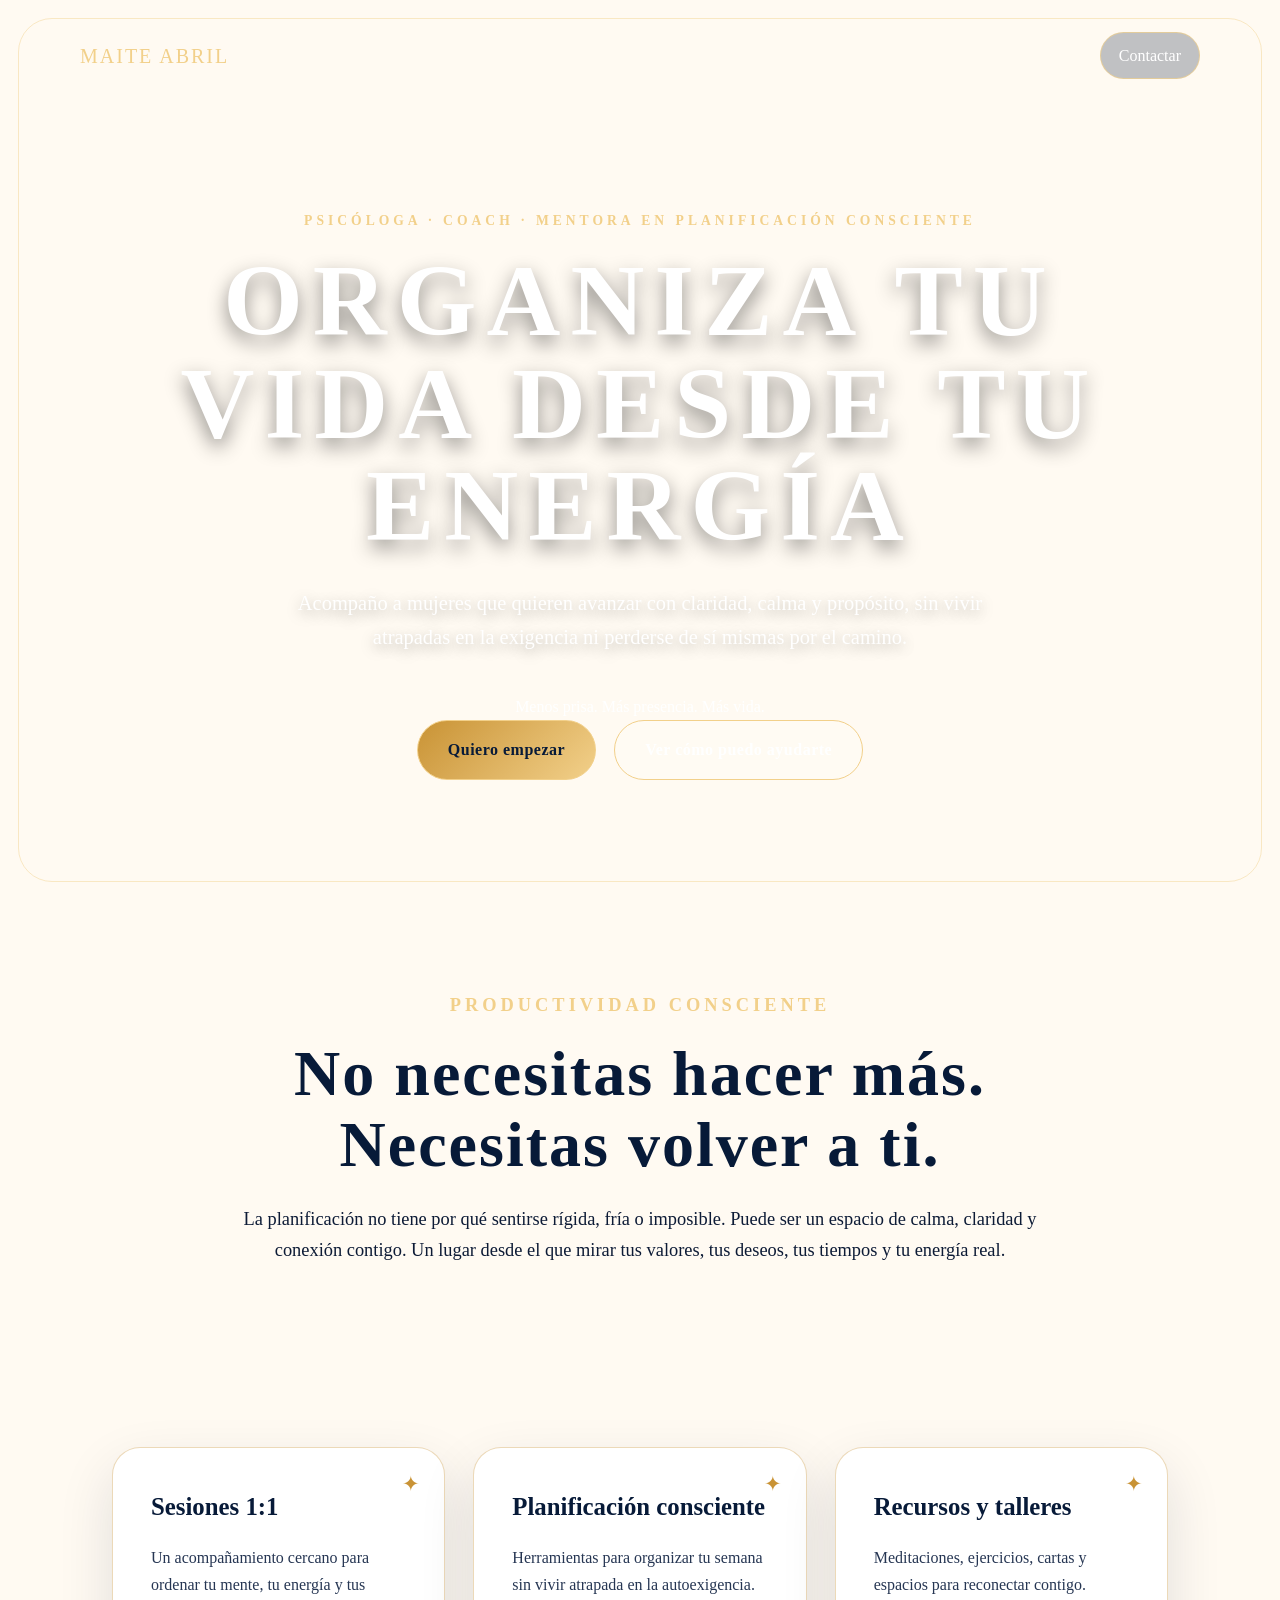
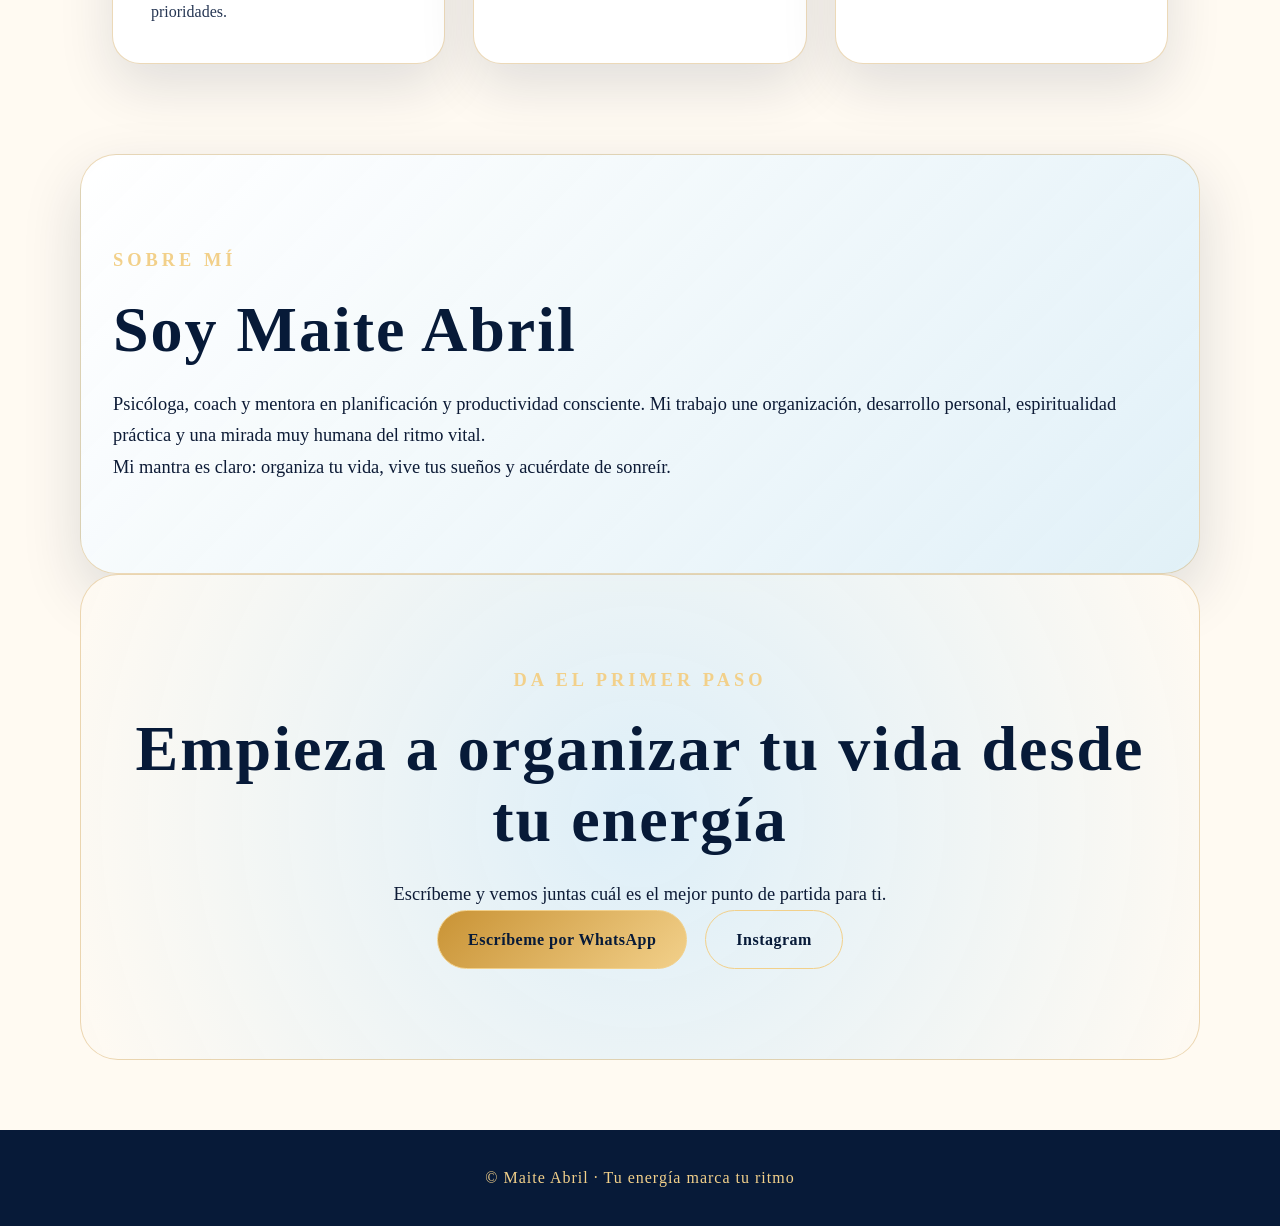
==== index.html @ 8ffc4569 "Revise hero content and button links in index.html Updated hero section text and buttons for clarity" ====
<!DOCTYPE html>
<html lang="es">
<head>
  <meta charset="UTF-8" />
  <meta name="viewport" content="width=device-width, initial-scale=1.0" />
  <title>Maite Abril | Tu energía marca tu ritmo</title>
  <meta name="description" content="Psicóloga, coach y mentora en planificación y productividad consciente. Organiza tu vida desde tu energía." />
  <link rel="stylesheet" href="style.css" />
</head>

<body>

  <header class="hero">
    <nav class="nav">
      <div class="logo">Maite Abril</div>
      <a href="#contacto" class="nav-link">Contactar</a>
    </nav>

    <section class="hero-content">
  <p class="eyebrow">Psicóloga · Coach · Mentora en planificación consciente</p>

  <h1>Organiza tu vida desde tu energía</h1>

  <p class="hero-text">
    Acompaño a mujeres que quieren avanzar con claridad, calma y propósito,
    sin vivir atrapadas en la exigencia ni perderse de sí mismas por el camino.
  </p>

  <p class="hero-subtext">
    Menos prisa. Más presencia. Más vida.
  </p>

  <div class="hero-buttons">
    <a href="#contacto" class="btn primary">Quiero empezar</a>
    <a href="#servicios" class="btn secondary">Ver cómo puedo ayudarte</a>
  </div>
</section>
  </header>

  <main>

    <section class="section intro">
      <p class="small-title">Productividad consciente</p>
      <h2>No necesitas hacer más. Necesitas volver a ti.</h2>
      <p>
        La planificación no tiene por qué sentirse rígida, fría o imposible.
        Puede ser un espacio de calma, claridad y conexión contigo. Un lugar desde el que
        mirar tus valores, tus deseos, tus tiempos y tu energía real.
      </p>
    </section>

    <section class="section cards" id="servicios">
      <div class="card">
        <h3>Sesiones 1:1</h3>
        <p>
          Un acompañamiento cercano para ordenar tu mente, tu energía y tus prioridades.
        </p>
      </div>

      <div class="card">
        <h3>Planificación consciente</h3>
        <p>
          Herramientas para organizar tu semana sin vivir atrapada en la autoexigencia.
        </p>
      </div>

      <div class="card">
        <h3>Recursos y talleres</h3>
        <p>
          Meditaciones, ejercicios, cartas y espacios para reconectar contigo.
        </p>
      </div>
    </section>

    <section class="section about">
      <div>
        <p class="small-title">Sobre mí</p>
        <h2>Soy Maite Abril</h2>
        <p>
          Psicóloga, coach y mentora en planificación y productividad consciente.
          Mi trabajo une organización, desarrollo personal, espiritualidad práctica
          y una mirada muy humana del ritmo vital.
        </p>
        <p>
          Mi mantra es claro: organiza tu vida, vive tus sueños y acuérdate de sonreír.
        </p>
      </div>
    </section>

    <section class="section final-cta" id="contacto">
      <p class="small-title">Da el primer paso</p>
      <h2>Empieza a organizar tu vida desde tu energía</h2>
      <p>
        Escríbeme y vemos juntas cuál es el mejor punto de partida para ti.
      </p>

      <div class="hero-buttons">
        <a href="https://wa.me/34690182977" class="btn primary">Escríbeme por WhatsApp</a>
        <a href="https://www.instagram.com/maiteabril.psicologa" class="btn secondary">Instagram</a>
      </div>
    </section>

  </main>

  <footer>
    <p>© Maite Abril · Tu energía marca tu ritmo</p>
  </footer>

</body>
</html>
---- style.css ----
:root {
  --azul-noche: #071a38;
  --azul-profundo: #0b2f5f;
  --azul-medio: #1f6fa8;
  --azul-claro: #dceef8;
  --dorado: #c99335;
  --dorado-claro: #f2d08a;
  --blanco: #ffffff;
  --crema: #fffaf2;
  --texto: #0d1b36;
  --sombra: rgba(7, 26, 56, 0.25);
}

* {
  box-sizing: border-box;
  margin: 0;
  padding: 0;
}

html {
  scroll-behavior: smooth;
}

body {
  font-family: Georgia, "Times New Roman", serif;
  background: var(--crema);
  color: var(--texto);
  line-height: 1.7;
}

/* FONDO PRINCIPAL ESTILO TARJETA */
.hero {
  min-height: 100vh;
  color: var(--blanco);
  padding: 32px;
  position: relative;
  overflow: hidden;
  background-image: url('fondo-web-maite.png');
  background-size: cover;
  background-position: center;
  background-repeat: no-repeat;
}
}

/* efecto estrellas doradas */
.hero::before {
  content: "";
  position: absolute;
  inset: 0;
  background-image:
    radial-gradient(circle, rgba(242, 208, 138, 0.95) 1px, transparent 1.5px),
    radial-gradient(circle, rgba(255, 255, 255, 0.75) 1px, transparent 1.5px);
  background-size: 70px 70px, 110px 110px;
  opacity: 0.35;
  pointer-events: none;
}

/* borde dorado lateral estilo acuarela */
.hero::after {
  content: "";
  position: absolute;
  inset: 18px;
  border: 1px solid rgba(242, 208, 138, 0.45);
  border-radius: 34px;
  pointer-events: none;
}

.nav,
.hero-content {
  position: relative;
  z-index: 1;
}

.nav {
  max-width: 1120px;
  margin: 0 auto;
  display: flex;
  justify-content: space-between;
  align-items: center;
}

.logo {
  font-size: 1.25rem;
  letter-spacing: 2px;
  color: var(--dorado-claro);
  text-transform: uppercase;
}

.nav-link {
  color: var(--blanco);
  text-decoration: none;
  border: 1px solid rgba(242, 208, 138, 0.7);
  padding: 9px 18px;
  border-radius: 999px;
  background: rgba(7, 26, 56, 0.25);
}

.hero-content {
  max-width: 980px;
  margin: 130px auto 0;
  text-align: center;
}

.eyebrow,
.small-title {
  text-transform: uppercase;
  letter-spacing: 4px;
  color: var(--dorado-claro);
  font-size: 0.85rem;
  margin-bottom: 18px;
  font-weight: bold;
}

h1 {
  font-size: clamp(3.2rem, 8vw, 7rem);
  line-height: 1;
  margin-bottom: 28px;
  color: var(--blanco);
  letter-spacing: 10px;
  text-transform: uppercase;
  text-shadow: 0 8px 20px rgba(0, 0, 0, 0.45);
}

.hero-text {
  max-width: 760px;
  margin: 0 auto 38px;
  font-size: 1.28rem;
  color: var(--blanco);
  text-shadow: 0 4px 14px rgba(0, 0, 0, 0.35);
}

.hero-buttons {
  display: flex;
  gap: 18px;
  justify-content: center;
  flex-wrap: wrap;
}

.btn {
  display: inline-block;
  padding: 15px 30px;
  border-radius: 999px;
  text-decoration: none;
  font-weight: bold;
  letter-spacing: 0.5px;
  transition: all 0.25s ease;
}

.btn:hover {
  transform: translateY(-3px);
  box-shadow: 0 15px 35px rgba(7, 26, 56, 0.25);
}

.primary {
  background: linear-gradient(135deg, var(--dorado), var(--dorado-claro));
  color: var(--azul-noche);
  border: 1px solid var(--dorado-claro);
}

.secondary {
  background: rgba(255, 255, 255, 0.10);
  border: 1px solid var(--dorado-claro);
  color: var(--blanco);
}

/* SECCIONES */
.section {
  max-width: 1120px;
  margin: 0 auto;
  padding: 90px 32px;
}

.intro {
  text-align: center;
  max-width: 900px;
}

h2 {
  font-size: clamp(2.1rem, 5vw, 4.2rem);
  line-height: 1.1;
  margin-bottom: 24px;
  color: var(--azul-noche);
  letter-spacing: 2px;
}

h3 {
  font-size: 1.55rem;
  margin-bottom: 16px;
  color: var(--azul-noche);
}

.intro p,
.about p,
.final-cta p {
  font-size: 1.15rem;
}

/* TARJETAS DE SERVICIOS */
.cards {
  display: grid;
  grid-template-columns: repeat(3, 1fr);
  gap: 28px;
}

.card {
  background: var(--blanco);
  padding: 38px;
  border-radius: 28px;
  box-shadow: 0 22px 55px rgba(7, 26, 56, 0.12);
  border: 1px solid rgba(201, 147, 53, 0.35);
  position: relative;
  overflow: hidden;
}

.card::before {
  content: "✦";
  position: absolute;
  top: 18px;
  right: 24px;
  color: var(--dorado);
  font-size: 1.3rem;
}

.card p {
  color: #263653;
}

/* SOBRE MÍ */
.about {
  background:
    linear-gradient(135deg, rgba(255, 255, 255, 0.96), rgba(220, 238, 248, 0.85));
  border-radius: 36px;
  box-shadow: 0 22px 60px rgba(7, 26, 56, 0.14);
  border: 1px solid rgba(201, 147, 53, 0.35);
}

/* CTA FINAL */
.final-cta {
  text-align: center;
  background:
    radial-gradient(circle at center, rgba(220, 238, 248, 0.95), rgba(255, 250, 242, 1));
  border-radius: 38px;
  margin-bottom: 70px;
  border: 1px solid rgba(201, 147, 53, 0.35);
}

.final-cta .secondary {
  color: var(--azul-noche);
  background: transparent;
}

/* PIE */
footer {
  text-align: center;
  padding: 34px;
  background: var(--azul-noche);
  color: var(--dorado-claro);
  letter-spacing: 1px;
}

/* MÓVIL */
@media (max-width: 800px) {
  .hero {
    padding: 24px;
  }

  .hero-content {
    margin-top: 100px;
  }

  h1 {
    letter-spacing: 5px;
  }

  .cards {
    grid-template-columns: 1fr;
  }

  .section {
    padding: 70px 24px;
  }

  .nav {
    gap: 18px;
  }

  .logo {
    font-size: 1rem;
  }

/* FONDO PERSONALIZADO MAITE ABRIL */

.hero {
  min-height: 100vh;
  color: var(--blanco);
  padding: 32px;
  position: relative;
  overflow: hidden;
  background-image: url('fondo-web-maite.png');
  background-size: cover;
  background-position: center;
  background-repeat: no-repeat;
}

.hero::before {
  content: "";
  position: absolute;
  inset: 0;
  background: rgba(7, 26, 56, 0.10);
  pointer-events: none;
}

.hero::after {
  content: none;
}
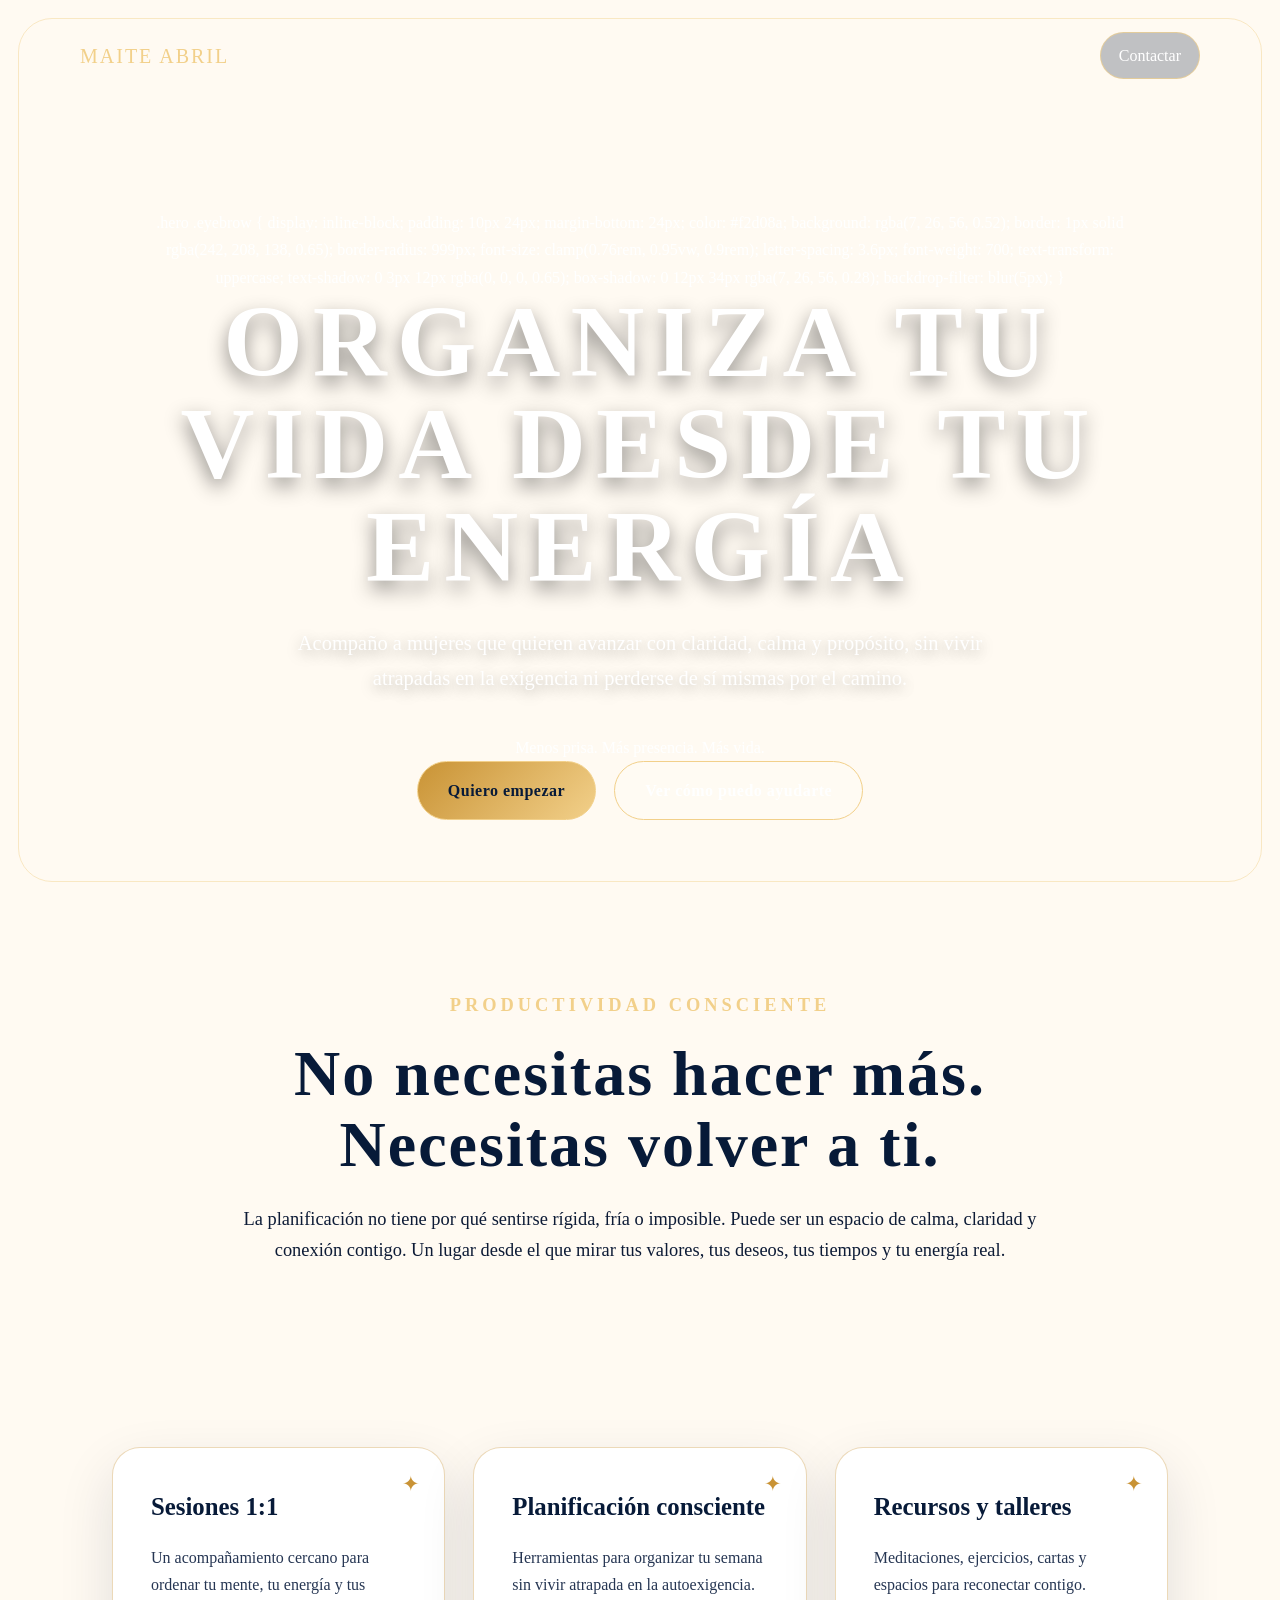
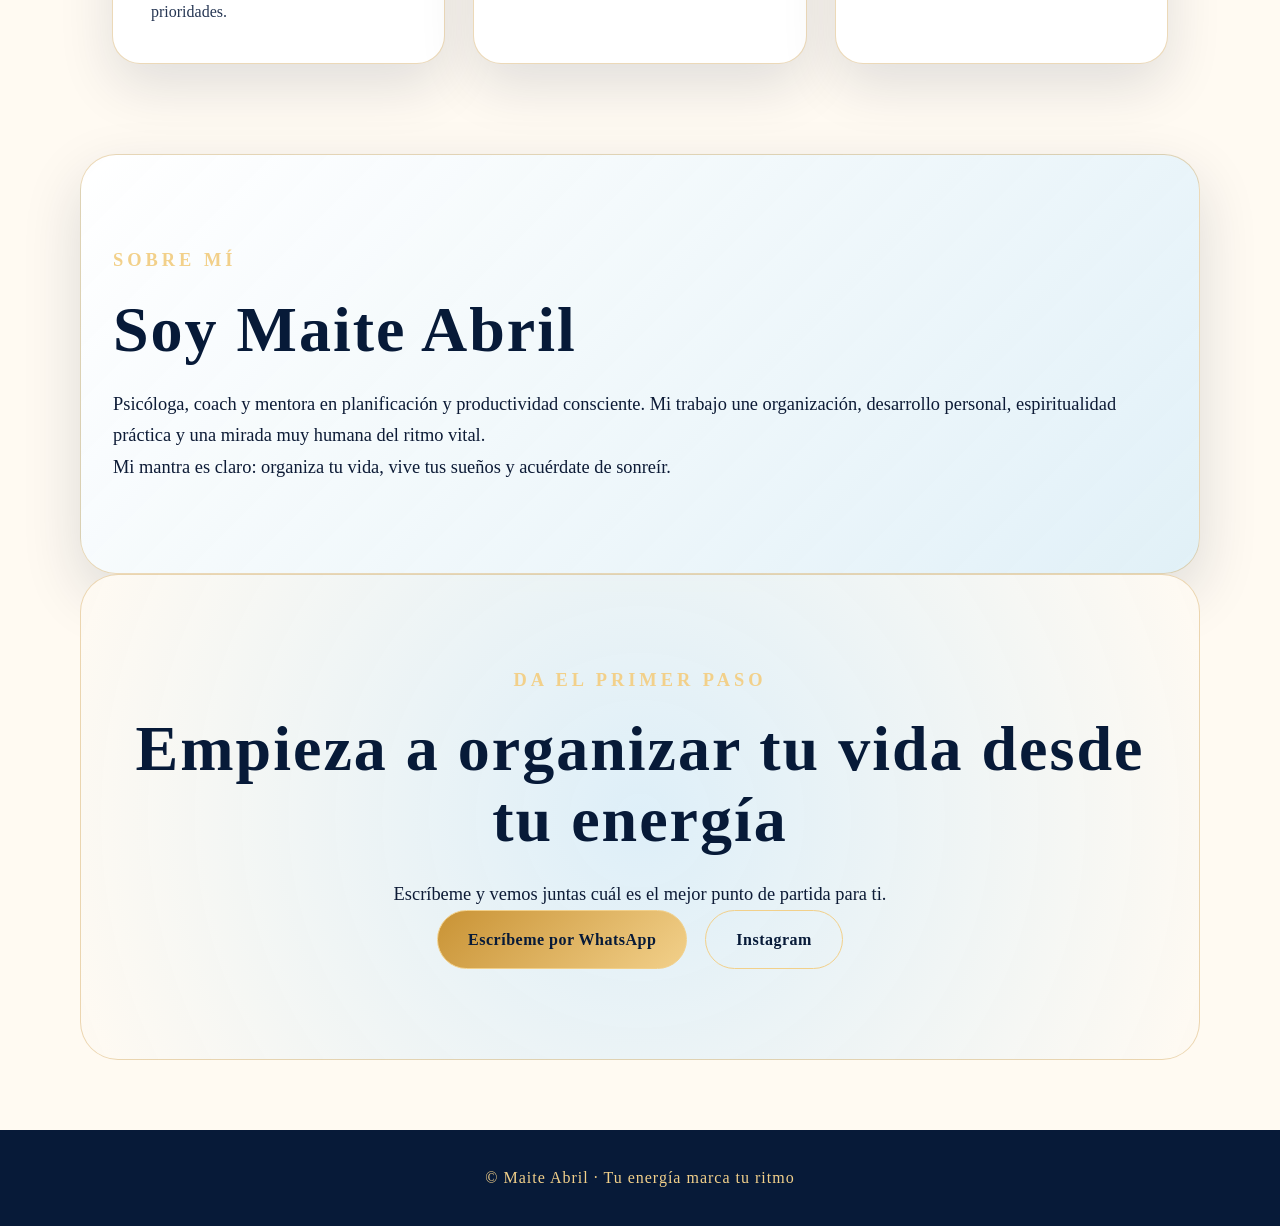
==== commit a37be100: "Enhance hero content styling for eyebrow text Added styling for the eyebrow class in the hero sectio" ====
--- a/index.html
+++ b/index.html
@@ -17,8 +17,25 @@
     </nav>
 
     <section class="hero-content">
-  <p class="eyebrow">Psicóloga · Coach · Mentora en planificación consciente</p>
+.hero .eyebrow {
+  display: inline-block;
+  padding: 10px 24px;
+  margin-bottom: 24px;
 
+  color: #f2d08a;
+  background: rgba(7, 26, 56, 0.52);
+  border: 1px solid rgba(242, 208, 138, 0.65);
+  border-radius: 999px;
+
+  font-size: clamp(0.76rem, 0.95vw, 0.9rem);
+  letter-spacing: 3.6px;
+  font-weight: 700;
+  text-transform: uppercase;
+
+  text-shadow: 0 3px 12px rgba(0, 0, 0, 0.65);
+  box-shadow: 0 12px 34px rgba(7, 26, 56, 0.28);
+  backdrop-filter: blur(5px);
+}
   <h1>Organiza tu vida desde tu energía</h1>
 
   <p class="hero-text">
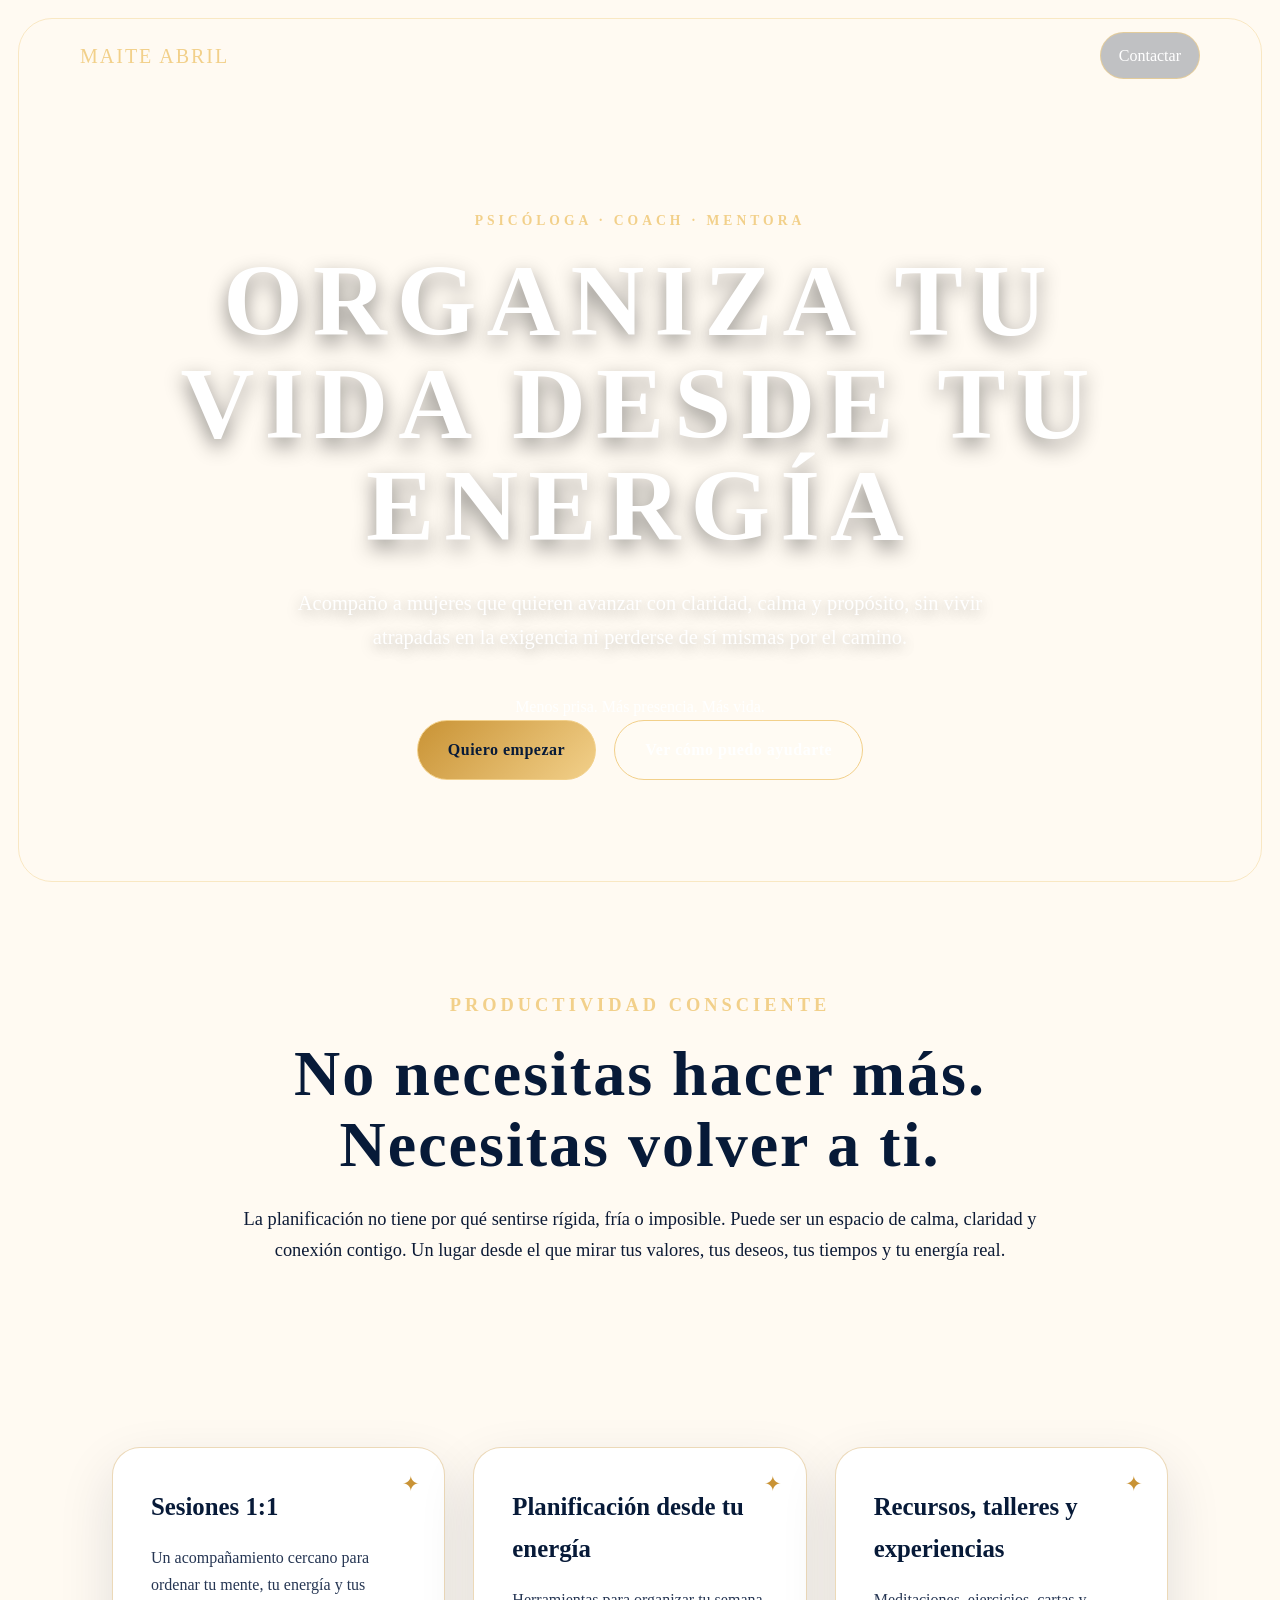
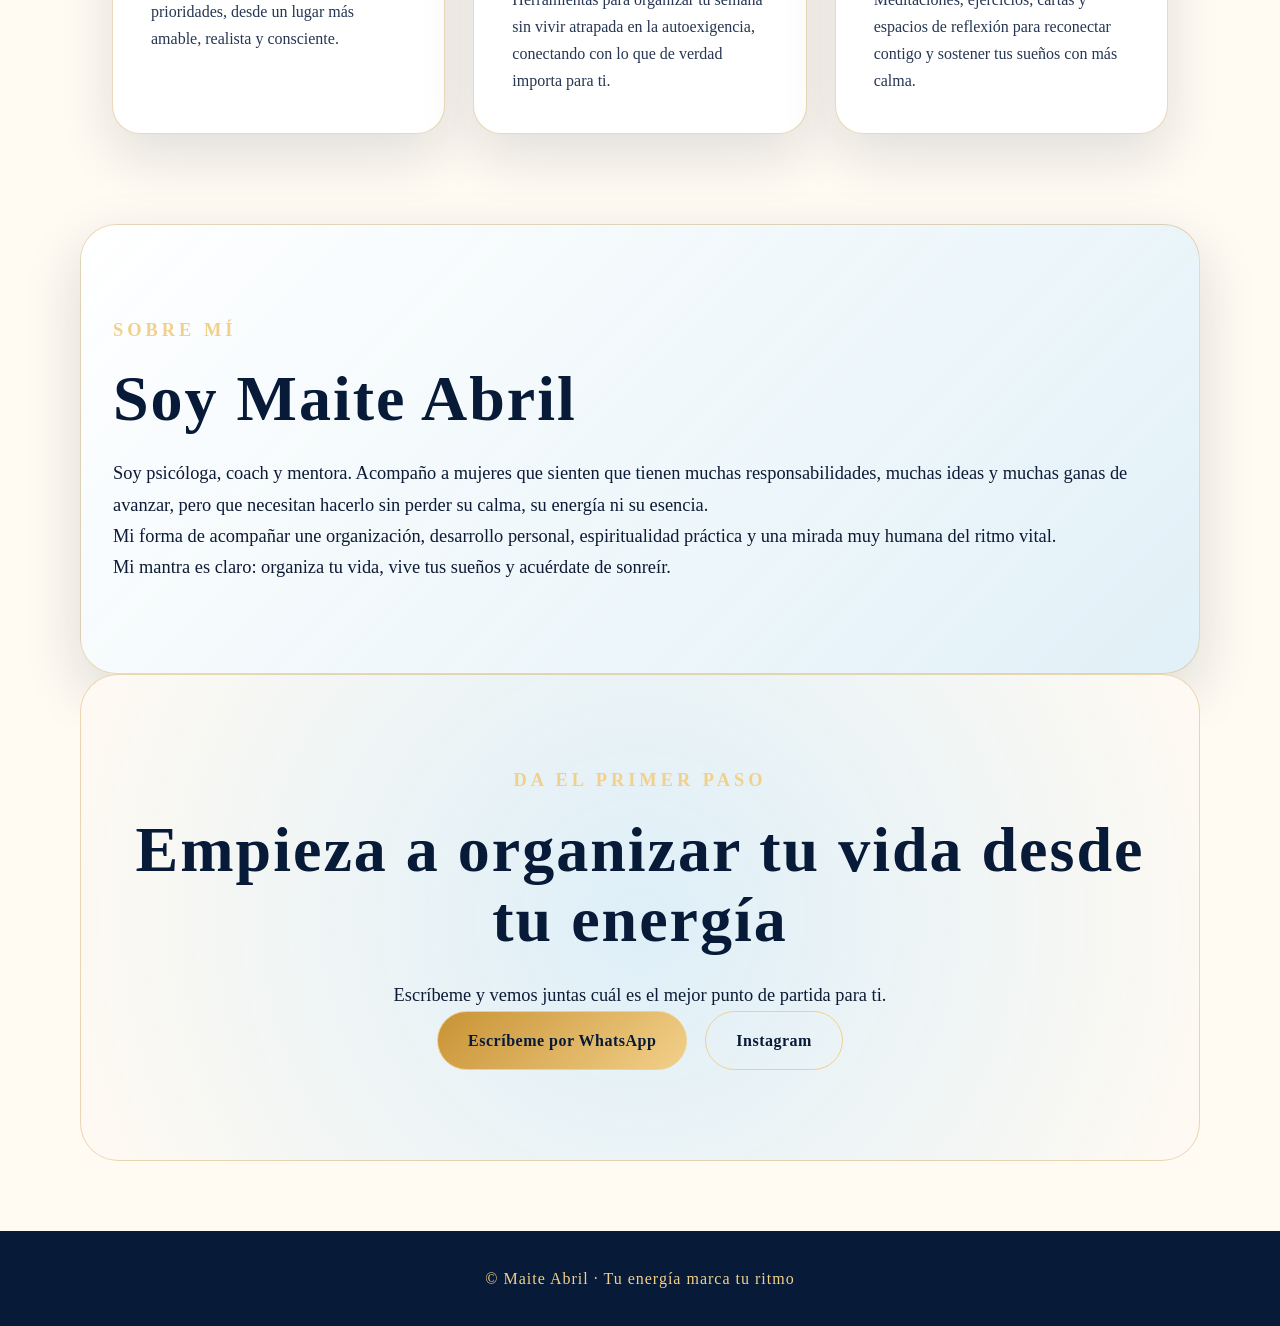
==== commit 69f69181: "Revise index.html content and meta description Updated the description meta tag and improved content" ====
--- a/index.html
+++ b/index.html
@@ -3,62 +3,55 @@
 <head>
   <meta charset="UTF-8" />
   <meta name="viewport" content="width=device-width, initial-scale=1.0" />
+
   <title>Maite Abril | Tu energía marca tu ritmo</title>
-  <meta name="description" content="Psicóloga, coach y mentora en planificación y productividad consciente. Organiza tu vida desde tu energía." />
+
+  <meta 
+    name="description" 
+    content="Maite Abril. Psicóloga, coach y mentora. Acompañamiento para organizar tu vida desde tu energía, con más calma, claridad y propósito." 
+  />
+
   <link rel="stylesheet" href="style.css" />
 </head>
 
 <body>
 
   <header class="hero">
+
     <nav class="nav">
       <div class="logo">Maite Abril</div>
       <a href="#contacto" class="nav-link">Contactar</a>
     </nav>
 
     <section class="hero-content">
-.hero .eyebrow {
-  display: inline-block;
-  padding: 10px 24px;
-  margin-bottom: 24px;
+      <p class="eyebrow">Psicóloga · Coach · Mentora</p>
 
-  color: #f2d08a;
-  background: rgba(7, 26, 56, 0.52);
-  border: 1px solid rgba(242, 208, 138, 0.65);
-  border-radius: 999px;
+      <h1>Organiza tu vida desde tu energía</h1>
 
-  font-size: clamp(0.76rem, 0.95vw, 0.9rem);
-  letter-spacing: 3.6px;
-  font-weight: 700;
-  text-transform: uppercase;
+      <p class="hero-text">
+        Acompaño a mujeres que quieren avanzar con claridad, calma y propósito,
+        sin vivir atrapadas en la exigencia ni perderse de sí mismas por el camino.
+      </p>
 
-  text-shadow: 0 3px 12px rgba(0, 0, 0, 0.65);
-  box-shadow: 0 12px 34px rgba(7, 26, 56, 0.28);
-  backdrop-filter: blur(5px);
-}
-  <h1>Organiza tu vida desde tu energía</h1>
+      <p class="hero-subtext">
+        Menos prisa. Más presencia. Más vida.
+      </p>
 
-  <p class="hero-text">
-    Acompaño a mujeres que quieren avanzar con claridad, calma y propósito,
-    sin vivir atrapadas en la exigencia ni perderse de sí mismas por el camino.
-  </p>
+      <div class="hero-buttons">
+        <a href="#contacto" class="btn primary">Quiero empezar</a>
+        <a href="#servicios" class="btn secondary">Ver cómo puedo ayudarte</a>
+      </div>
+    </section>
 
-  <p class="hero-subtext">
-    Menos prisa. Más presencia. Más vida.
-  </p>
-
-  <div class="hero-buttons">
-    <a href="#contacto" class="btn primary">Quiero empezar</a>
-    <a href="#servicios" class="btn secondary">Ver cómo puedo ayudarte</a>
-  </div>
-</section>
   </header>
 
   <main>
 
     <section class="section intro">
       <p class="small-title">Productividad consciente</p>
+
       <h2>No necesitas hacer más. Necesitas volver a ti.</h2>
+
       <p>
         La planificación no tiene por qué sentirse rígida, fría o imposible.
         Puede ser un espacio de calma, claridad y conexión contigo. Un lugar desde el que
@@ -67,37 +60,50 @@
     </section>
 
     <section class="section cards" id="servicios">
+
       <div class="card">
         <h3>Sesiones 1:1</h3>
         <p>
-          Un acompañamiento cercano para ordenar tu mente, tu energía y tus prioridades.
+          Un acompañamiento cercano para ordenar tu mente, tu energía y tus prioridades,
+          desde un lugar más amable, realista y consciente.
         </p>
       </div>
 
       <div class="card">
-        <h3>Planificación consciente</h3>
+        <h3>Planificación desde tu energía</h3>
         <p>
-          Herramientas para organizar tu semana sin vivir atrapada en la autoexigencia.
+          Herramientas para organizar tu semana sin vivir atrapada en la autoexigencia,
+          conectando con lo que de verdad importa para ti.
         </p>
       </div>
 
       <div class="card">
-        <h3>Recursos y talleres</h3>
+        <h3>Recursos, talleres y experiencias</h3>
         <p>
-          Meditaciones, ejercicios, cartas y espacios para reconectar contigo.
+          Meditaciones, ejercicios, cartas y espacios de reflexión para reconectar contigo
+          y sostener tus sueños con más calma.
         </p>
       </div>
+
     </section>
 
     <section class="section about">
       <div>
         <p class="small-title">Sobre mí</p>
+
         <h2>Soy Maite Abril</h2>
+
         <p>
-          Psicóloga, coach y mentora en planificación y productividad consciente.
-          Mi trabajo une organización, desarrollo personal, espiritualidad práctica
+          Soy psicóloga, coach y mentora. Acompaño a mujeres que sienten que tienen muchas
+          responsabilidades, muchas ideas y muchas ganas de avanzar, pero que necesitan hacerlo
+          sin perder su calma, su energía ni su esencia.
+        </p>
+
+        <p>
+          Mi forma de acompañar une organización, desarrollo personal, espiritualidad práctica
           y una mirada muy humana del ritmo vital.
         </p>
+
         <p>
           Mi mantra es claro: organiza tu vida, vive tus sueños y acuérdate de sonreír.
         </p>
@@ -106,7 +112,9 @@
 
     <section class="section final-cta" id="contacto">
       <p class="small-title">Da el primer paso</p>
+
       <h2>Empieza a organizar tu vida desde tu energía</h2>
+
       <p>
         Escríbeme y vemos juntas cuál es el mejor punto de partida para ti.
       </p>
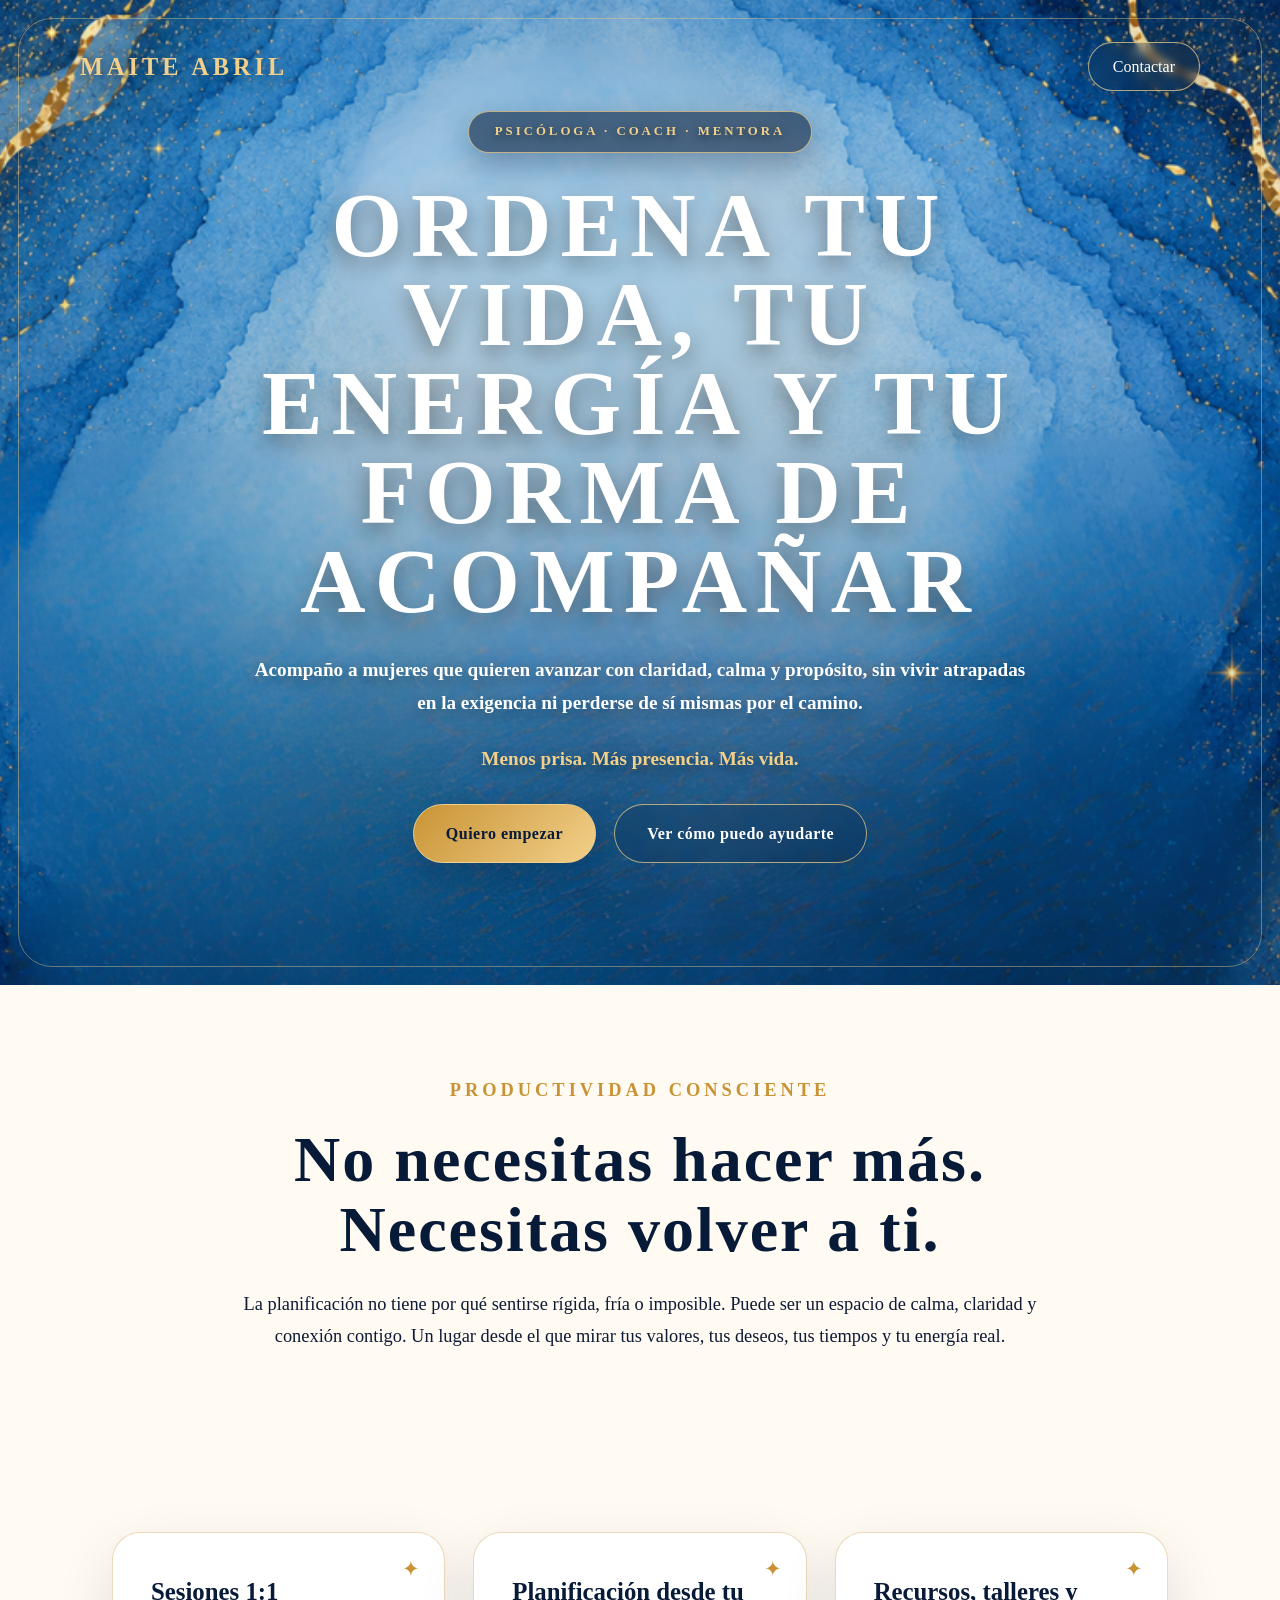
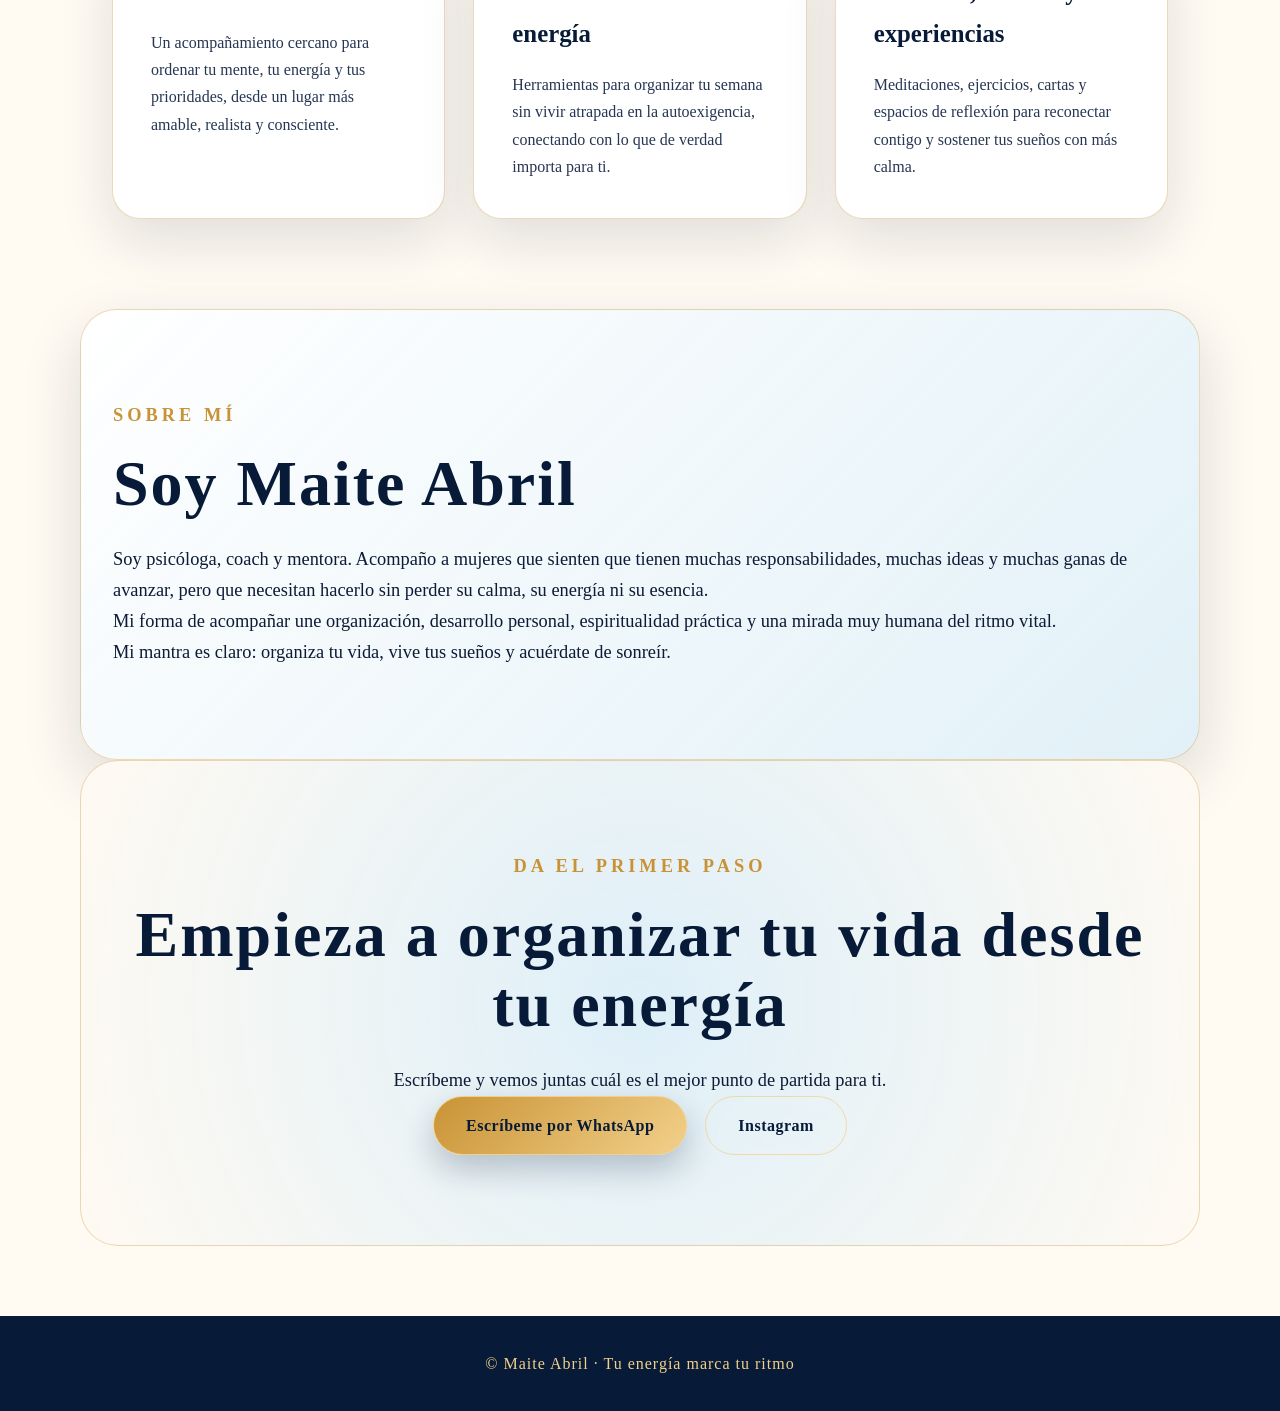
==== commit 71759001: "Update hero heading text for clarity" ====
--- a/index.html
+++ b/index.html
@@ -26,7 +26,7 @@
     <section class="hero-content">
       <p class="eyebrow">Psicóloga · Coach · Mentora</p>
 
-      <h1>Organiza tu vida desde tu energía</h1>
+      <h1>Ordena tu vida, tu energía y tu forma de acompañar</h1>
 
       <p class="hero-text">
         Acompaño a mujeres que quieren avanzar con claridad, calma y propósito,
--- a/style.css
+++ b/style.css
@@ -28,41 +28,49 @@
   line-height: 1.7;
 }
 
-/* FONDO PRINCIPAL ESTILO TARJETA */
+/* ============================= */
+/* HERO PRINCIPAL                */
+/* ============================= */
+
 .hero {
   min-height: 100vh;
   color: var(--blanco);
   padding: 32px;
   position: relative;
   overflow: hidden;
-  background-image: url('fondo-web-maite.png');
+  background-image: url('fondo-web-maite-sin-logo.png');
   background-size: cover;
-  background-position: center;
+  background-position: center top;
   background-repeat: no-repeat;
-}
-}
-
-/* efecto estrellas doradas */
+  display: flex;
+  flex-direction: column;
+}
+
+/* Capa suave para mejorar lectura */
 .hero::before {
   content: "";
   position: absolute;
   inset: 0;
-  background-image:
-    radial-gradient(circle, rgba(242, 208, 138, 0.95) 1px, transparent 1.5px),
-    radial-gradient(circle, rgba(255, 255, 255, 0.75) 1px, transparent 1.5px);
-  background-size: 70px 70px, 110px 110px;
-  opacity: 0.35;
+  background:
+    linear-gradient(
+      to bottom,
+      rgba(7, 26, 56, 0.02) 0%,
+      rgba(7, 26, 56, 0.04) 35%,
+      rgba(7, 26, 56, 0.20) 100%
+    );
   pointer-events: none;
-}
-
-/* borde dorado lateral estilo acuarela */
+  z-index: 0;
+}
+
+/* Marco dorado elegante */
 .hero::after {
   content: "";
   position: absolute;
   inset: 18px;
-  border: 1px solid rgba(242, 208, 138, 0.45);
+  border: 1px solid rgba(242, 208, 138, 0.42);
   border-radius: 34px;
   pointer-events: none;
+  z-index: 0;
 }
 
 .nav,
@@ -71,63 +79,104 @@
   z-index: 1;
 }
 
+/* ============================= */
+/* MENÚ SUPERIOR                 */
+/* ============================= */
+
 .nav {
   max-width: 1120px;
+  width: 100%;
   margin: 0 auto;
+  padding-top: 10px;
   display: flex;
   justify-content: space-between;
   align-items: center;
 }
 
 .logo {
-  font-size: 1.25rem;
-  letter-spacing: 2px;
+  font-size: clamp(1.25rem, 1.9vw, 1.8rem);
+  letter-spacing: 4px;
   color: var(--dorado-claro);
   text-transform: uppercase;
+  font-weight: 700;
+  text-shadow: 0 4px 16px rgba(0, 0, 0, 0.45);
 }
 
 .nav-link {
   color: var(--blanco);
   text-decoration: none;
-  border: 1px solid rgba(242, 208, 138, 0.7);
-  padding: 9px 18px;
+  border: 1px solid rgba(242, 208, 138, 0.72);
+  padding: 10px 24px;
   border-radius: 999px;
-  background: rgba(7, 26, 56, 0.25);
-}
+  background: rgba(7, 26, 56, 0.24);
+  backdrop-filter: blur(5px);
+  box-shadow: 0 12px 32px rgba(7, 26, 56, 0.20);
+}
+
+/* ============================= */
+/* CONTENIDO PRINCIPAL           */
+/* ============================= */
 
 .hero-content {
-  max-width: 980px;
-  margin: 130px auto 0;
+  max-width: 920px;
+  margin: auto auto 70px;
   text-align: center;
-}
-
-.eyebrow,
-.small-title {
+  padding: 20px 24px;
+}
+
+.hero .eyebrow {
+  display: inline-block;
+  padding: 9px 26px;
+  margin-bottom: 28px;
+
+  color: var(--dorado-claro);
+  background: rgba(7, 26, 56, 0.56);
+  border: 1px solid rgba(242, 208, 138, 0.72);
+  border-radius: 999px;
+
+  font-size: clamp(0.78rem, 1vw, 0.95rem);
+  letter-spacing: 3px;
+  font-weight: 700;
   text-transform: uppercase;
-  letter-spacing: 4px;
+
+  text-shadow: 0 3px 10px rgba(0, 0, 0, 0.65);
+  box-shadow: 0 12px 32px rgba(7, 26, 56, 0.32);
+  backdrop-filter: blur(6px);
+}
+
+.hero h1 {
+  max-width: 900px;
+  margin: 0 auto 28px;
+  color: var(--blanco);
+  font-size: clamp(3.4rem, 7.1vw, 7rem);
+  line-height: 0.98;
+  letter-spacing: 9px;
+  text-transform: uppercase;
+  text-shadow:
+    0 8px 22px rgba(0, 0, 0, 0.44),
+    0 0 24px rgba(255, 255, 255, 0.16);
+}
+
+.hero-text {
+  max-width: 780px;
+  margin: 0 auto 24px;
+  font-size: clamp(1.08rem, 1.5vw, 1.28rem);
+  color: var(--blanco);
+  font-weight: 600;
+  text-shadow: 0 4px 16px rgba(0, 0, 0, 0.48);
+}
+
+.hero-subtext {
+  margin: 0 auto 28px;
   color: var(--dorado-claro);
-  font-size: 0.85rem;
-  margin-bottom: 18px;
-  font-weight: bold;
-}
-
-h1 {
-  font-size: clamp(3.2rem, 8vw, 7rem);
-  line-height: 1;
-  margin-bottom: 28px;
-  color: var(--blanco);
-  letter-spacing: 10px;
-  text-transform: uppercase;
-  text-shadow: 0 8px 20px rgba(0, 0, 0, 0.45);
-}
-
-.hero-text {
-  max-width: 760px;
-  margin: 0 auto 38px;
-  font-size: 1.28rem;
-  color: var(--blanco);
-  text-shadow: 0 4px 14px rgba(0, 0, 0, 0.35);
-}
+  font-size: clamp(1rem, 1.5vw, 1.28rem);
+  font-weight: 600;
+  text-shadow: 0 4px 14px rgba(0, 0, 0, 0.45);
+}
+
+/* ============================= */
+/* BOTONES                       */
+/* ============================= */
 
 .hero-buttons {
   display: flex;
@@ -138,7 +187,7 @@
 
 .btn {
   display: inline-block;
-  padding: 15px 30px;
+  padding: 15px 32px;
   border-radius: 999px;
   text-decoration: none;
   font-weight: bold;
@@ -155,15 +204,20 @@
   background: linear-gradient(135deg, var(--dorado), var(--dorado-claro));
   color: var(--azul-noche);
   border: 1px solid var(--dorado-claro);
+  box-shadow: 0 14px 32px rgba(7, 26, 56, 0.24);
 }
 
 .secondary {
-  background: rgba(255, 255, 255, 0.10);
-  border: 1px solid var(--dorado-claro);
+  background: rgba(7, 26, 56, 0.16);
+  border: 1px solid rgba(242, 208, 138, 0.72);
   color: var(--blanco);
-}
-
-/* SECCIONES */
+  backdrop-filter: blur(5px);
+}
+
+/* ============================= */
+/* SECCIONES GENERALES           */
+/* ============================= */
+
 .section {
   max-width: 1120px;
   margin: 0 auto;
@@ -173,6 +227,15 @@
 .intro {
   text-align: center;
   max-width: 900px;
+}
+
+.small-title {
+  text-transform: uppercase;
+  letter-spacing: 4px;
+  color: var(--dorado);
+  font-size: 0.85rem;
+  margin-bottom: 18px;
+  font-weight: bold;
 }
 
 h2 {
@@ -195,7 +258,10 @@
   font-size: 1.15rem;
 }
 
-/* TARJETAS DE SERVICIOS */
+/* ============================= */
+/* TARJETAS DE SERVICIOS         */
+/* ============================= */
+
 .cards {
   display: grid;
   grid-template-columns: repeat(3, 1fr);
@@ -225,7 +291,10 @@
   color: #263653;
 }
 
-/* SOBRE MÍ */
+/* ============================= */
+/* SOBRE MÍ                      */
+/* ============================= */
+
 .about {
   background:
     linear-gradient(135deg, rgba(255, 255, 255, 0.96), rgba(220, 238, 248, 0.85));
@@ -234,7 +303,10 @@
   border: 1px solid rgba(201, 147, 53, 0.35);
 }
 
-/* CTA FINAL */
+/* ============================= */
+/* CTA FINAL                     */
+/* ============================= */
+
 .final-cta {
   text-align: center;
   background:
@@ -249,7 +321,10 @@
   background: transparent;
 }
 
-/* PIE */
+/* ============================= */
+/* PIE                           */
+/* ============================= */
+
 footer {
   text-align: center;
   padding: 34px;
@@ -258,18 +333,71 @@
   letter-spacing: 1px;
 }
 
-/* MÓVIL */
+/* ============================= */
+/* MÓVIL                         */
+/* ============================= */
+
 @media (max-width: 800px) {
   .hero {
+    min-height: 100vh;
     padding: 24px;
+    background-position: center top;
+  }
+
+  .hero::after {
+    inset: 14px;
+    border-radius: 24px;
+  }
+
+  .nav {
+    gap: 18px;
+    padding-top: 4px;
+  }
+
+  .logo {
+    font-size: 1rem;
+    letter-spacing: 2.8px;
+  }
+
+  .nav-link {
+    padding: 8px 16px;
+    font-size: 0.88rem;
   }
 
   .hero-content {
-    margin-top: 100px;
-  }
-
-  h1 {
-    letter-spacing: 5px;
+    margin: auto auto 44px;
+    padding: 16px;
+  }
+
+  .hero .eyebrow {
+    padding: 8px 18px;
+    font-size: 0.72rem;
+    letter-spacing: 2px;
+    margin-bottom: 22px;
+  }
+
+  .hero h1 {
+    font-size: clamp(2.5rem, 12vw, 4.3rem);
+    letter-spacing: 4px;
+  }
+
+  .hero-text {
+    font-size: 1rem;
+  }
+
+  .hero-subtext {
+    font-size: 1rem;
+  }
+
+  .hero-buttons {
+    flex-direction: column;
+    align-items: center;
+  }
+
+  .btn {
+    width: 100%;
+    max-width: 310px;
+    text-align: center;
   }
 
   .cards {
@@ -279,37 +407,4 @@
   .section {
     padding: 70px 24px;
   }
-
-  .nav {
-    gap: 18px;
-  }
-
-  .logo {
-    font-size: 1rem;
-  }
-
-/* FONDO PERSONALIZADO MAITE ABRIL */
-
-.hero {
-  min-height: 100vh;
-  color: var(--blanco);
-  padding: 32px;
-  position: relative;
-  overflow: hidden;
-  background-image: url('fondo-web-maite.png');
-  background-size: cover;
-  background-position: center;
-  background-repeat: no-repeat;
-}
-
-.hero::before {
-  content: "";
-  position: absolute;
-  inset: 0;
-  background: rgba(7, 26, 56, 0.10);
-  pointer-events: none;
-}
-
-.hero::after {
-  content: none;
-}
+}
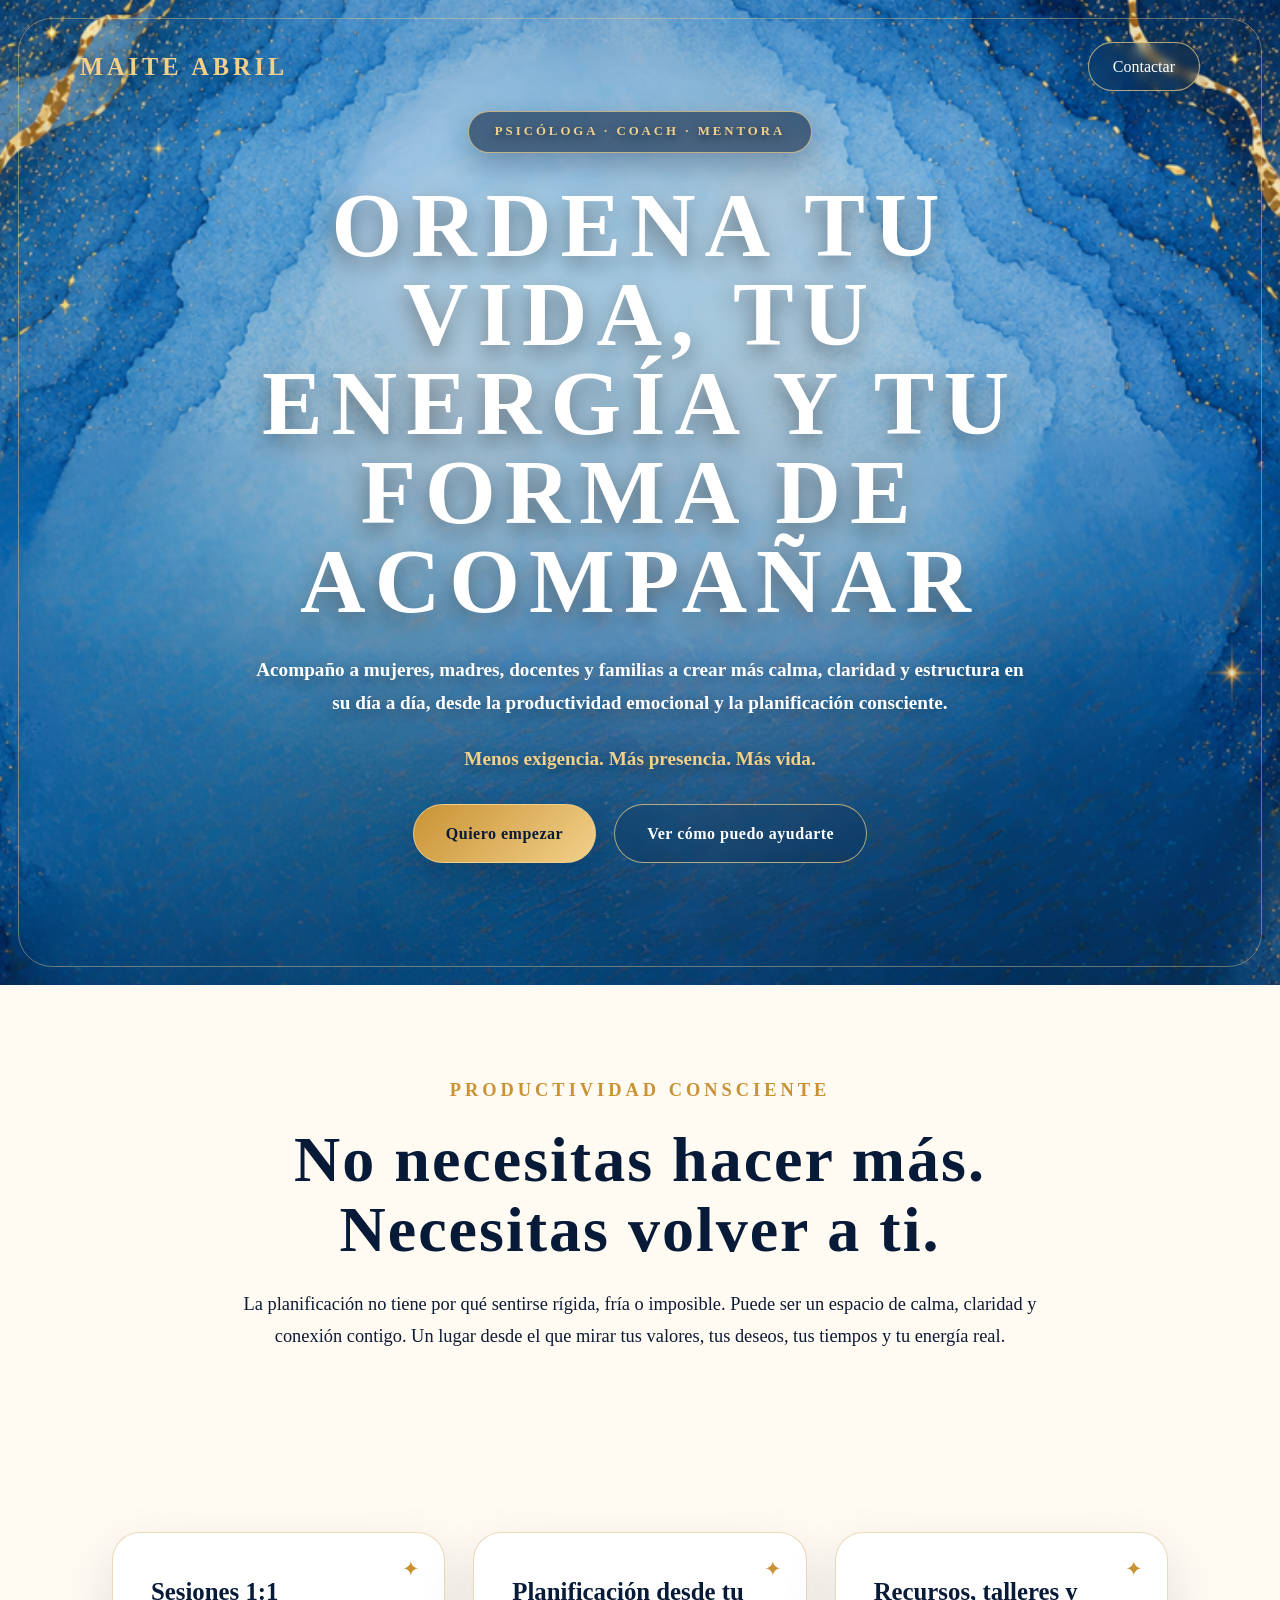
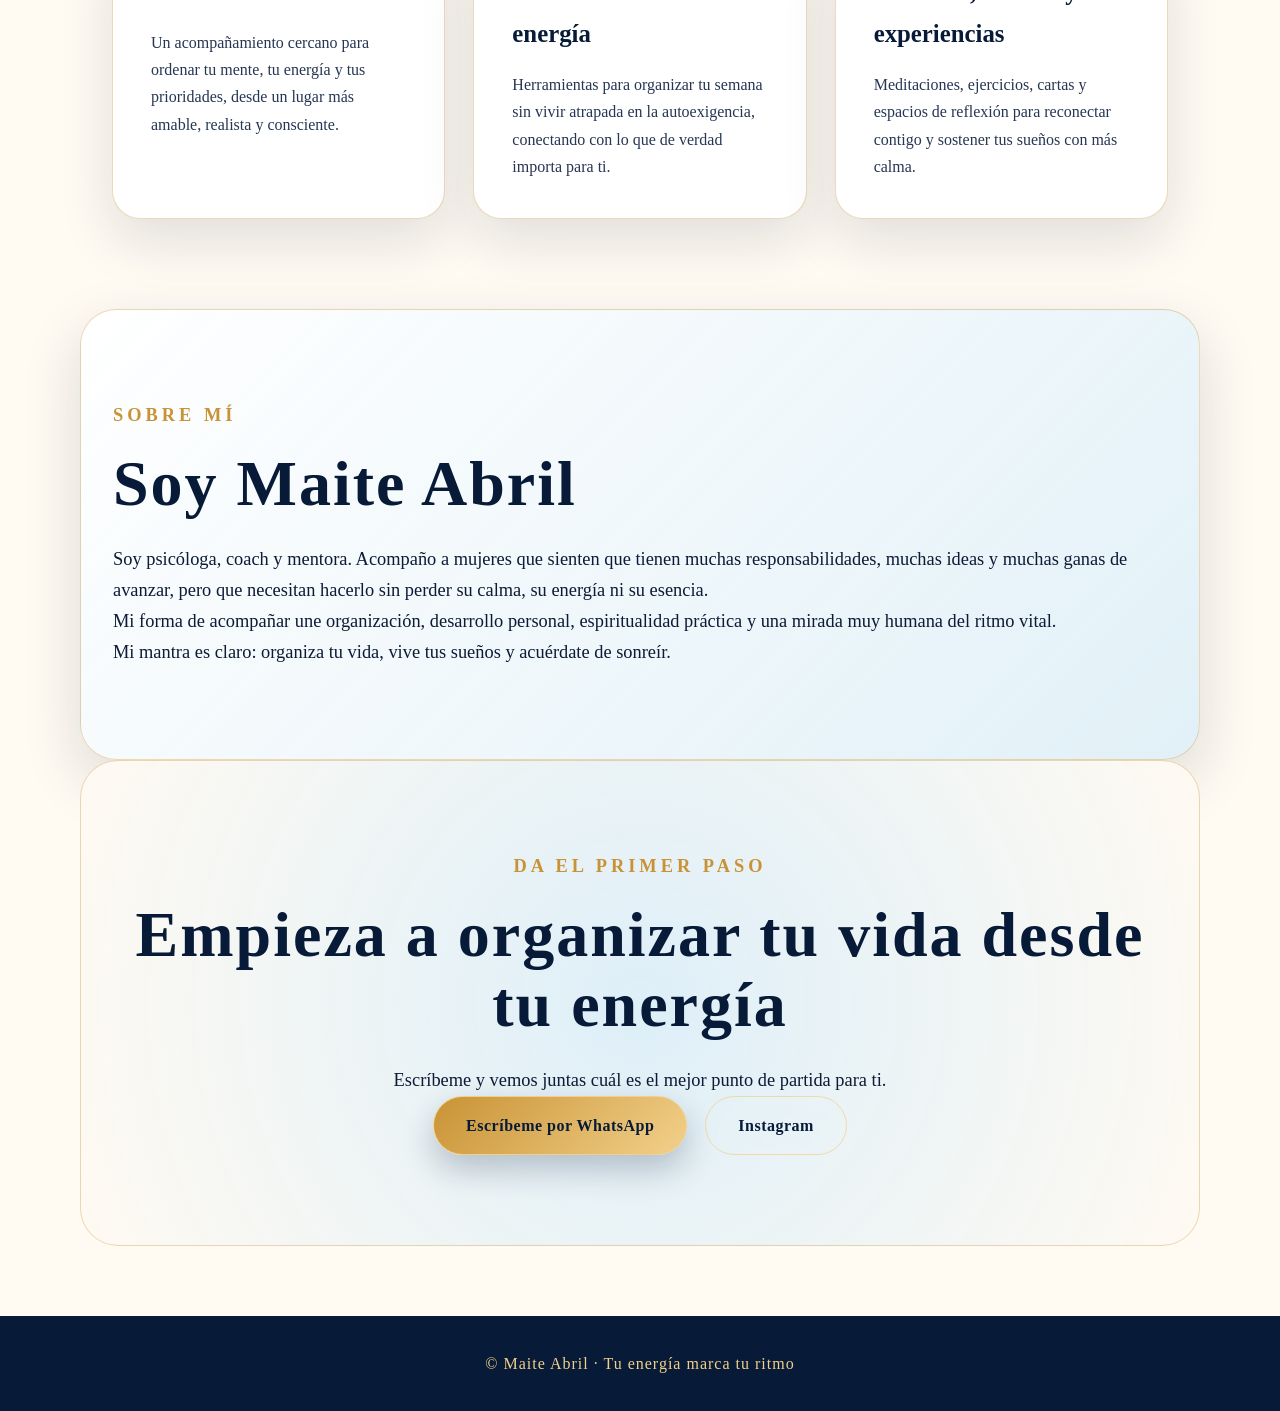
==== commit b2051efa: "Revise content in index.html for clarity and focus Updated meta description and hero text to reflect" ====
--- a/index.html
+++ b/index.html
@@ -8,7 +8,7 @@
 
   <meta 
     name="description" 
-    content="Maite Abril. Psicóloga, coach y mentora. Acompañamiento para organizar tu vida desde tu energía, con más calma, claridad y propósito." 
+    content="Maite Abril. Psicología educativa * Productividad * Planificación consciente." 
   />
 
   <link rel="stylesheet" href="style.css" />
@@ -29,12 +29,12 @@
       <h1>Ordena tu vida, tu energía y tu forma de acompañar</h1>
 
       <p class="hero-text">
-        Acompaño a mujeres que quieren avanzar con claridad, calma y propósito,
-        sin vivir atrapadas en la exigencia ni perderse de sí mismas por el camino.
+        Acompaño a mujeres, madres, docentes y familias a crear más calma, claridad y estructura
+        en su día a día, desde la productividad emocional y la planificación consciente. 
       </p>
 
       <p class="hero-subtext">
-        Menos prisa. Más presencia. Más vida.
+        Menos exigencia. Más presencia. Más vida.
       </p>
 
       <div class="hero-buttons">
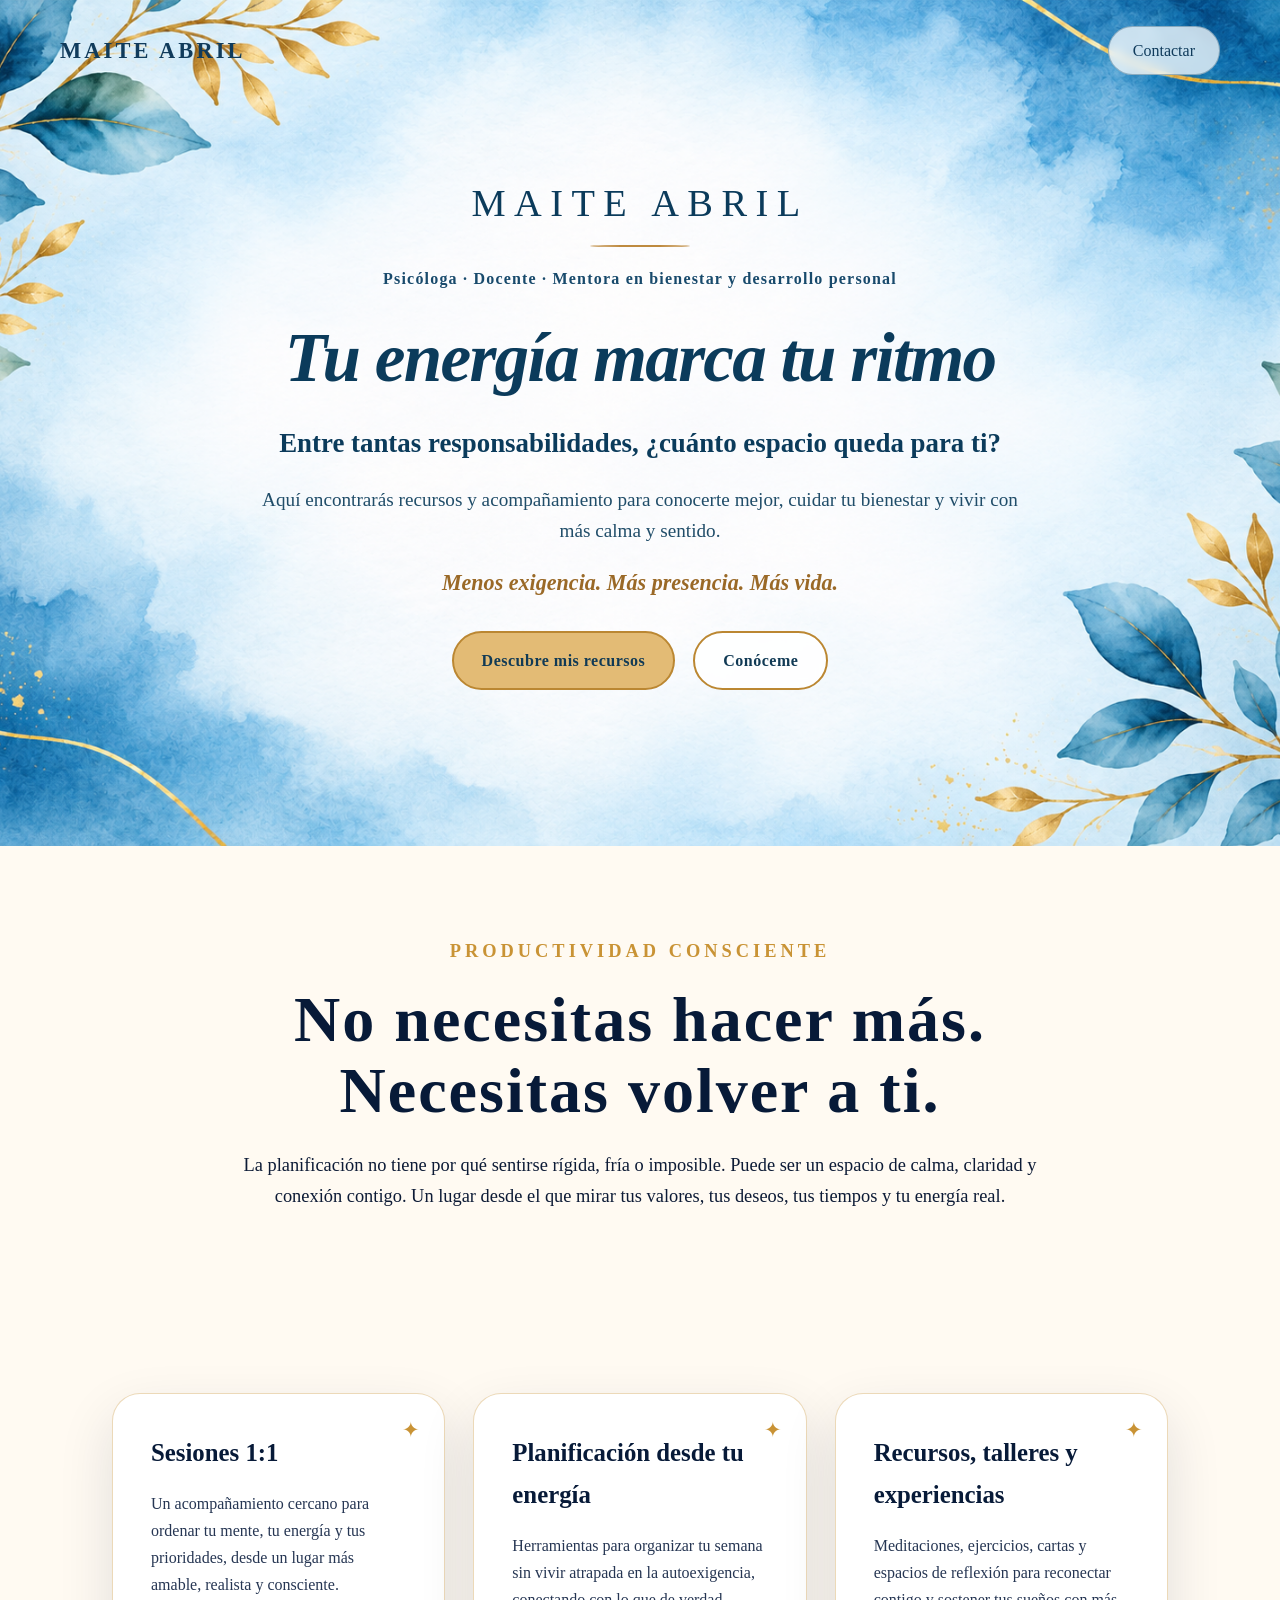
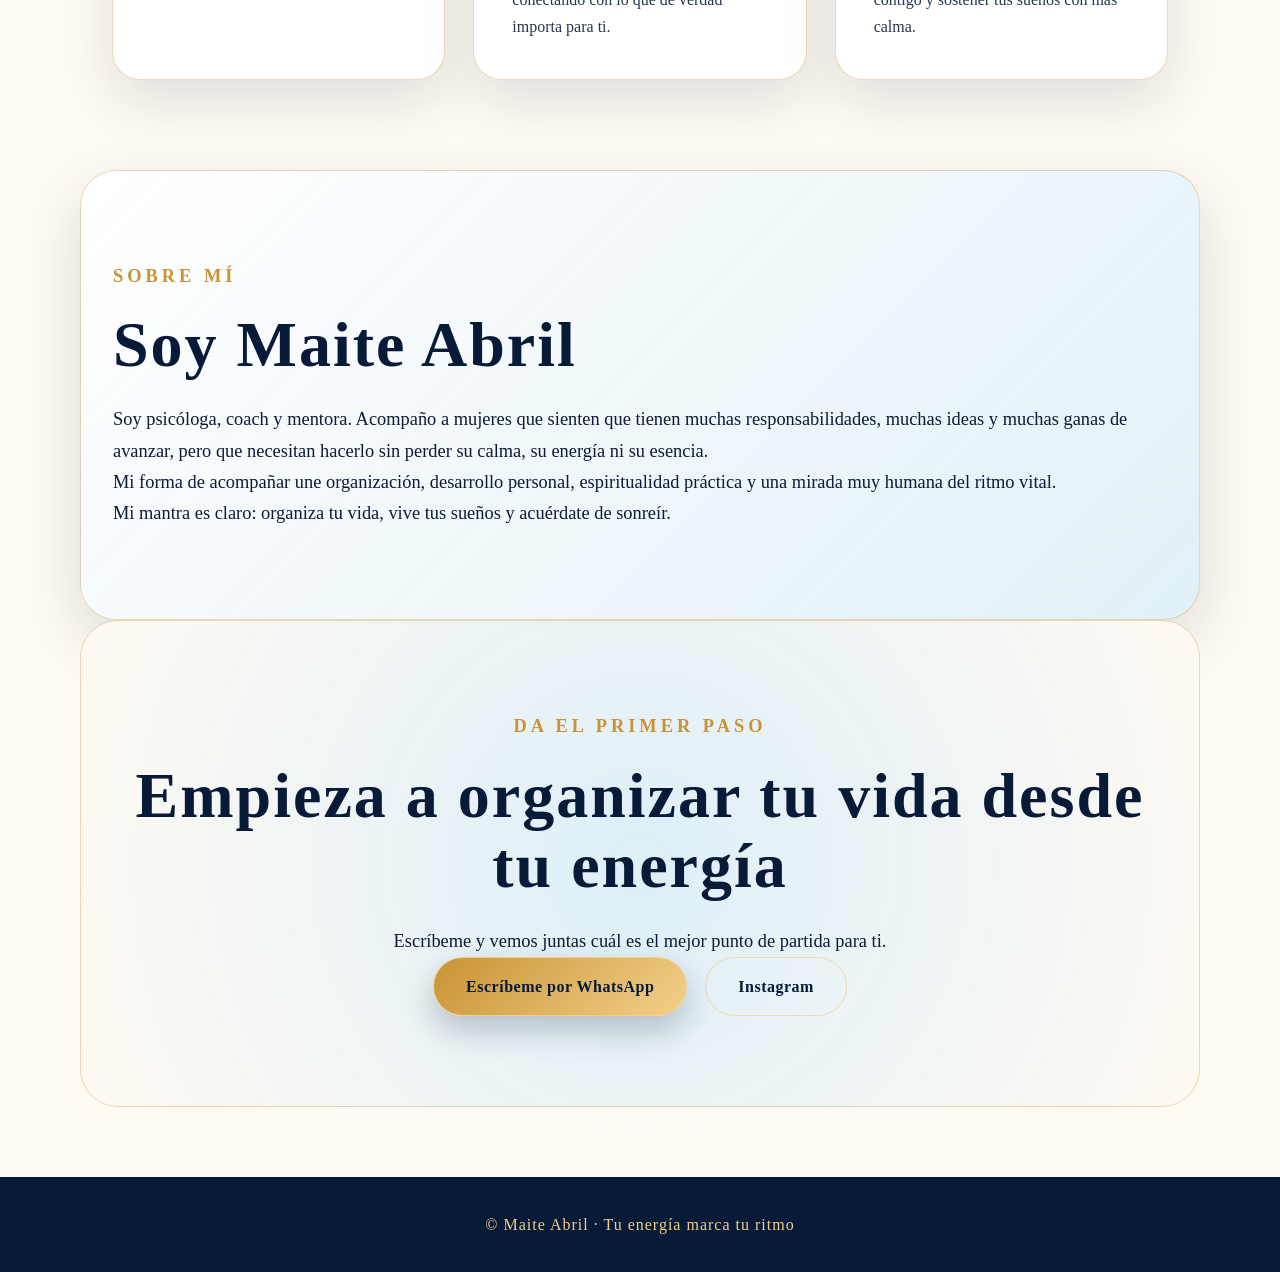
==== commit 62f82f15: "Add files via upload" ====
--- a/index.html
+++ b/index.html
@@ -3,55 +3,38 @@
 <head>
   <meta charset="UTF-8" />
   <meta name="viewport" content="width=device-width, initial-scale=1.0" />
-
   <title>Maite Abril | Tu energía marca tu ritmo</title>
-
-  <meta 
-    name="description" 
-    content="Maite Abril. Psicología educativa * Productividad * Planificación consciente." 
-  />
-
+  <meta name="description" content="Maite Abril, psicóloga, docente y mentora en bienestar y desarrollo personal. Recursos y acompañamiento para conocerte, cuidarte y vivir con más calma y sentido." />
   <link rel="stylesheet" href="style.css" />
+  <!-- Solo los estilos de la nueva portada; no modifica el resto de la web -->
+  <link rel="stylesheet" href="portada.css" />
 </head>
-
 <body>
-
   <header class="hero">
-
-    <nav class="nav">
+    <nav class="nav" aria-label="Navegación principal">
       <div class="logo">Maite Abril</div>
       <a href="#contacto" class="nav-link">Contactar</a>
     </nav>
 
-    <section class="hero-content">
-      <p class="eyebrow">Psicóloga · Coach · Mentora</p>
-
-      <h1>Ordena tu vida, tu energía y tu forma de acompañar</h1>
-
-      <p class="hero-text">
-        Acompaño a mujeres, madres, docentes y familias a crear más calma, claridad y estructura
-        en su día a día, desde la productividad emocional y la planificación consciente. 
-      </p>
-
-      <p class="hero-subtext">
-        Menos exigencia. Más presencia. Más vida.
-      </p>
-
+    <section class="hero-content" aria-labelledby="titulo-portada">
+      <p class="hero-brand">MAITE ABRIL</p>
+      <p class="eyebrow">Psicóloga · Docente · Mentora en bienestar y desarrollo personal</p>
+      <h1 id="titulo-portada">Tu energía marca tu ritmo</h1>
+      <p class="hero-question">Entre tantas responsabilidades, ¿cuánto espacio queda para ti?</p>
+      <p class="hero-text">Aquí encontrarás recursos y acompañamiento para conocerte mejor, cuidar tu bienestar y vivir con más calma y sentido.</p>
+      <p class="hero-subtext">Menos exigencia. Más presencia. Más vida.</p>
       <div class="hero-buttons">
-        <a href="#contacto" class="btn primary">Quiero empezar</a>
-        <a href="#servicios" class="btn secondary">Ver cómo puedo ayudarte</a>
+        <a href="#recursos" class="btn primary">Descubre mis recursos</a>
+        <a href="#sobre-mi" class="btn secondary">Conóceme</a>
       </div>
     </section>
-
   </header>
 
+  <!-- Se conserva el contenido existente debajo de la portada. Lo revisaremos después. -->
   <main>
-
     <section class="section intro">
       <p class="small-title">Productividad consciente</p>
-
       <h2>No necesitas hacer más. Necesitas volver a ti.</h2>
-
       <p>
         La planificación no tiene por qué sentirse rígida, fría o imposible.
         Puede ser un espacio de calma, claridad y conexión contigo. Un lugar desde el que
@@ -60,7 +43,6 @@
     </section>
 
     <section class="section cards" id="servicios">
-
       <div class="card">
         <h3>Sesiones 1:1</h3>
         <p>
@@ -68,7 +50,6 @@
           desde un lugar más amable, realista y consciente.
         </p>
       </div>
-
       <div class="card">
         <h3>Planificación desde tu energía</h3>
         <p>
@@ -76,34 +57,28 @@
           conectando con lo que de verdad importa para ti.
         </p>
       </div>
-
-      <div class="card">
+      <div class="card" id="recursos">
         <h3>Recursos, talleres y experiencias</h3>
         <p>
           Meditaciones, ejercicios, cartas y espacios de reflexión para reconectar contigo
           y sostener tus sueños con más calma.
         </p>
       </div>
-
     </section>
 
-    <section class="section about">
+    <section class="section about" id="sobre-mi">
       <div>
         <p class="small-title">Sobre mí</p>
-
         <h2>Soy Maite Abril</h2>
-
         <p>
           Soy psicóloga, coach y mentora. Acompaño a mujeres que sienten que tienen muchas
           responsabilidades, muchas ideas y muchas ganas de avanzar, pero que necesitan hacerlo
           sin perder su calma, su energía ni su esencia.
         </p>
-
         <p>
           Mi forma de acompañar une organización, desarrollo personal, espiritualidad práctica
           y una mirada muy humana del ritmo vital.
         </p>
-
         <p>
           Mi mantra es claro: organiza tu vida, vive tus sueños y acuérdate de sonreír.
         </p>
@@ -112,24 +87,17 @@
 
     <section class="section final-cta" id="contacto">
       <p class="small-title">Da el primer paso</p>
-
       <h2>Empieza a organizar tu vida desde tu energía</h2>
-
-      <p>
-        Escríbeme y vemos juntas cuál es el mejor punto de partida para ti.
-      </p>
-
+      <p>Escríbeme y vemos juntas cuál es el mejor punto de partida para ti.</p>
       <div class="hero-buttons">
         <a href="https://wa.me/34690182977" class="btn primary">Escríbeme por WhatsApp</a>
         <a href="https://www.instagram.com/maiteabril.psicologa" class="btn secondary">Instagram</a>
       </div>
     </section>
-
   </main>
 
   <footer>
     <p>© Maite Abril · Tu energía marca tu ritmo</p>
   </footer>
-
 </body>
 </html>
--- a/portada.css
+++ b/portada.css
@@ -0,0 +1,265 @@
+/* ==========================================================
+   PORTADA MAITE ABRIL - Acuarela botánica azul atlántico
+   Se carga DESPUÉS de style.css para conservar el resto de la web.
+   No modificar CNAME ni la configuración de GitHub Pages.
+   ========================================================== */
+
+.hero {
+  min-height: 94vh;
+  min-height: 94svh;
+  padding: 24px clamp(18px, 3vw, 48px) 34px;
+  color: #103b5b;
+  background-color: #e1f0f8;
+background-image: url("Fondo botánico azul y dorado WEB NOV 26.png");  background-size: cover;
+  background-position: center;
+  background-repeat: no-repeat;
+}
+
+/* Desactivamos el sombreado oscuro y el marco del diseño anterior. */
+.hero::before,
+.hero::after {
+  display: none;
+}
+
+.hero .nav {
+  width: 100%;
+  max-width: 1160px;
+  padding-top: 2px;
+}
+
+.hero .logo {
+  color: #103b5b;
+  text-shadow: none;
+  letter-spacing: 0.14em;
+  font-size: clamp(1.08rem, 1.75vw, 1.55rem);
+}
+
+.hero .nav-link {
+  color: #103b5b;
+  background: rgba(255, 255, 255, 0.74);
+  border: 1px solid rgba(35, 86, 115, 0.38);
+  box-shadow: none;
+  backdrop-filter: blur(5px);
+}
+
+.hero .nav-link:hover,
+.hero .nav-link:focus-visible {
+  background: #ffffff;
+}
+
+.hero .hero-content {
+  width: 100%;
+  max-width: 1040px;
+  flex: 1;
+  display: flex;
+  flex-direction: column;
+  align-items: center;
+  justify-content: center;
+  text-align: center;
+  margin: 0 auto;
+  padding: 44px 22px 64px;
+}
+
+/* Nombre central como en la composición aprobada. */
+.hero .hero-brand {
+  color: #0b3b5b;
+  font-size: clamp(1.45rem, 3vw, 2.4rem);
+  font-weight: 500;
+  letter-spacing: 0.22em;
+  line-height: 1.4;
+  margin-bottom: 20px;
+}
+
+.hero .hero-brand::after {
+  content: "";
+  display: block;
+  width: 100px;
+  height: 2px;
+  margin: 14px auto 0;
+  border-radius: 100%;
+  background: #be8a3f;
+}
+
+.hero .eyebrow {
+  display: block;
+  max-width: 780px;
+  margin: 0 auto 28px;
+  padding: 0;
+  color: #184a6c;
+  background: none;
+  border: 0;
+  border-radius: 0;
+  box-shadow: none;
+  backdrop-filter: none;
+  text-shadow: none;
+  text-transform: none;
+  font-size: clamp(0.88rem, 1.25vw, 1.04rem);
+  font-weight: 600;
+  line-height: 1.5;
+  letter-spacing: 0.075em;
+}
+
+.hero h1 {
+  max-width: 1010px;
+  margin: 0 auto 28px;
+  color: #0b3b5b;
+  font-size: clamp(2.65rem, 5.4vw, 5.5rem);
+  font-style: italic;
+  font-weight: 600;
+  line-height: 1.12;
+  letter-spacing: -0.025em;
+  text-transform: none;
+  text-shadow: none;
+  text-wrap: balance;
+}
+
+.hero .hero-question {
+  max-width: 930px;
+  margin: 0 auto 22px;
+  color: #0b3b5b;
+  font-size: clamp(1.22rem, 2.1vw, 1.8rem);
+  font-weight: 700;
+  line-height: 1.45;
+  text-wrap: balance;
+}
+
+.hero .hero-text {
+  max-width: 760px;
+  margin: 0 auto 22px;
+  color: #204d69;
+  font-size: clamp(1rem, 1.5vw, 1.2rem);
+  font-weight: 400;
+  line-height: 1.6;
+  text-shadow: none;
+}
+
+.hero .hero-subtext {
+  margin: 0 auto 32px;
+  color: #9a6927;
+  font-size: clamp(1.08rem, 1.8vw, 1.38rem);
+  font-style: italic;
+  font-weight: 600;
+  line-height: 1.4;
+  text-shadow: none;
+}
+
+.hero .hero-buttons {
+  gap: 18px;
+}
+
+.hero .btn {
+  padding: 14px 28px;
+  box-shadow: none;
+}
+
+.hero .btn.primary {
+  color: #113a55;
+  background: #e3bb75;
+  border: 2px solid #bb8732;
+}
+
+.hero .btn.secondary {
+  color: #113a55;
+  background: rgba(255, 255, 255, 0.86);
+  border: 2px solid #bb8732;
+}
+
+.hero .btn:hover,
+.hero .btn:focus-visible {
+  box-shadow: 0 10px 25px rgba(15, 53, 79, 0.15);
+}
+
+.hero .btn:focus-visible,
+.hero .nav-link:focus-visible {
+  outline: 3px solid #0b3b5b;
+  outline-offset: 3px;
+}
+
+/* Portada adaptable a pantallas pequeñas. */
+@media (max-width: 800px) {
+  .hero {
+    min-height: 100vh;
+    min-height: 100svh;
+    padding: 18px 16px 22px;
+    background-position: center;
+  }
+
+  /* La imagen horizontal se recorta en móvil: suavizamos el centro. */
+  .hero::before {
+    display: block;
+    background: rgba(255, 255, 255, 0.18);
+  }
+
+  .hero .nav {
+    gap: 12px;
+  }
+
+  .hero .logo {
+    font-size: 1.04rem;
+    letter-spacing: 0.09em;
+  }
+
+  .hero .nav-link {
+    padding: 8px 14px;
+    font-size: 0.88rem;
+  }
+
+  .hero .hero-content {
+    margin: 0 auto;
+    padding: 60px 4px 58px;
+  }
+
+  .hero .hero-brand {
+    font-size: 1.25rem;
+    letter-spacing: 0.14em;
+    margin-bottom: 16px;
+  }
+
+  .hero .eyebrow {
+    margin-bottom: 22px;
+    font-size: 0.82rem;
+    letter-spacing: 0.025em;
+  }
+
+  .hero h1 {
+    margin-bottom: 22px;
+    font-size: clamp(2.45rem, 9.3vw, 4.2rem);
+    line-height: 1.1;
+    letter-spacing: -0.02em;
+  }
+
+  .hero .hero-question {
+    margin-bottom: 16px;
+    font-size: clamp(1.18rem, 4.9vw, 1.6rem);
+  }
+
+  .hero .hero-text {
+    margin-bottom: 18px;
+    font-size: 1rem;
+  }
+
+  .hero .hero-subtext {
+    margin-bottom: 26px;
+    font-size: 1.06rem;
+  }
+
+  .hero .hero-buttons {
+    flex-direction: column;
+    align-items: center;
+    width: 100%;
+    gap: 12px;
+  }
+
+  .hero .btn {
+    width: min(100%, 320px);
+    max-width: 320px;
+    text-align: center;
+  }
+}
+
+/* También en móviles pequeños el texto conserva aire suficiente. */
+@media (max-width: 370px) {
+  .hero h1 { font-size: 2.32rem; }
+  .hero .eyebrow { font-size: 0.77rem; }
+  .hero .hero-content { padding-top: 46px; padding-bottom: 46px; }
+}
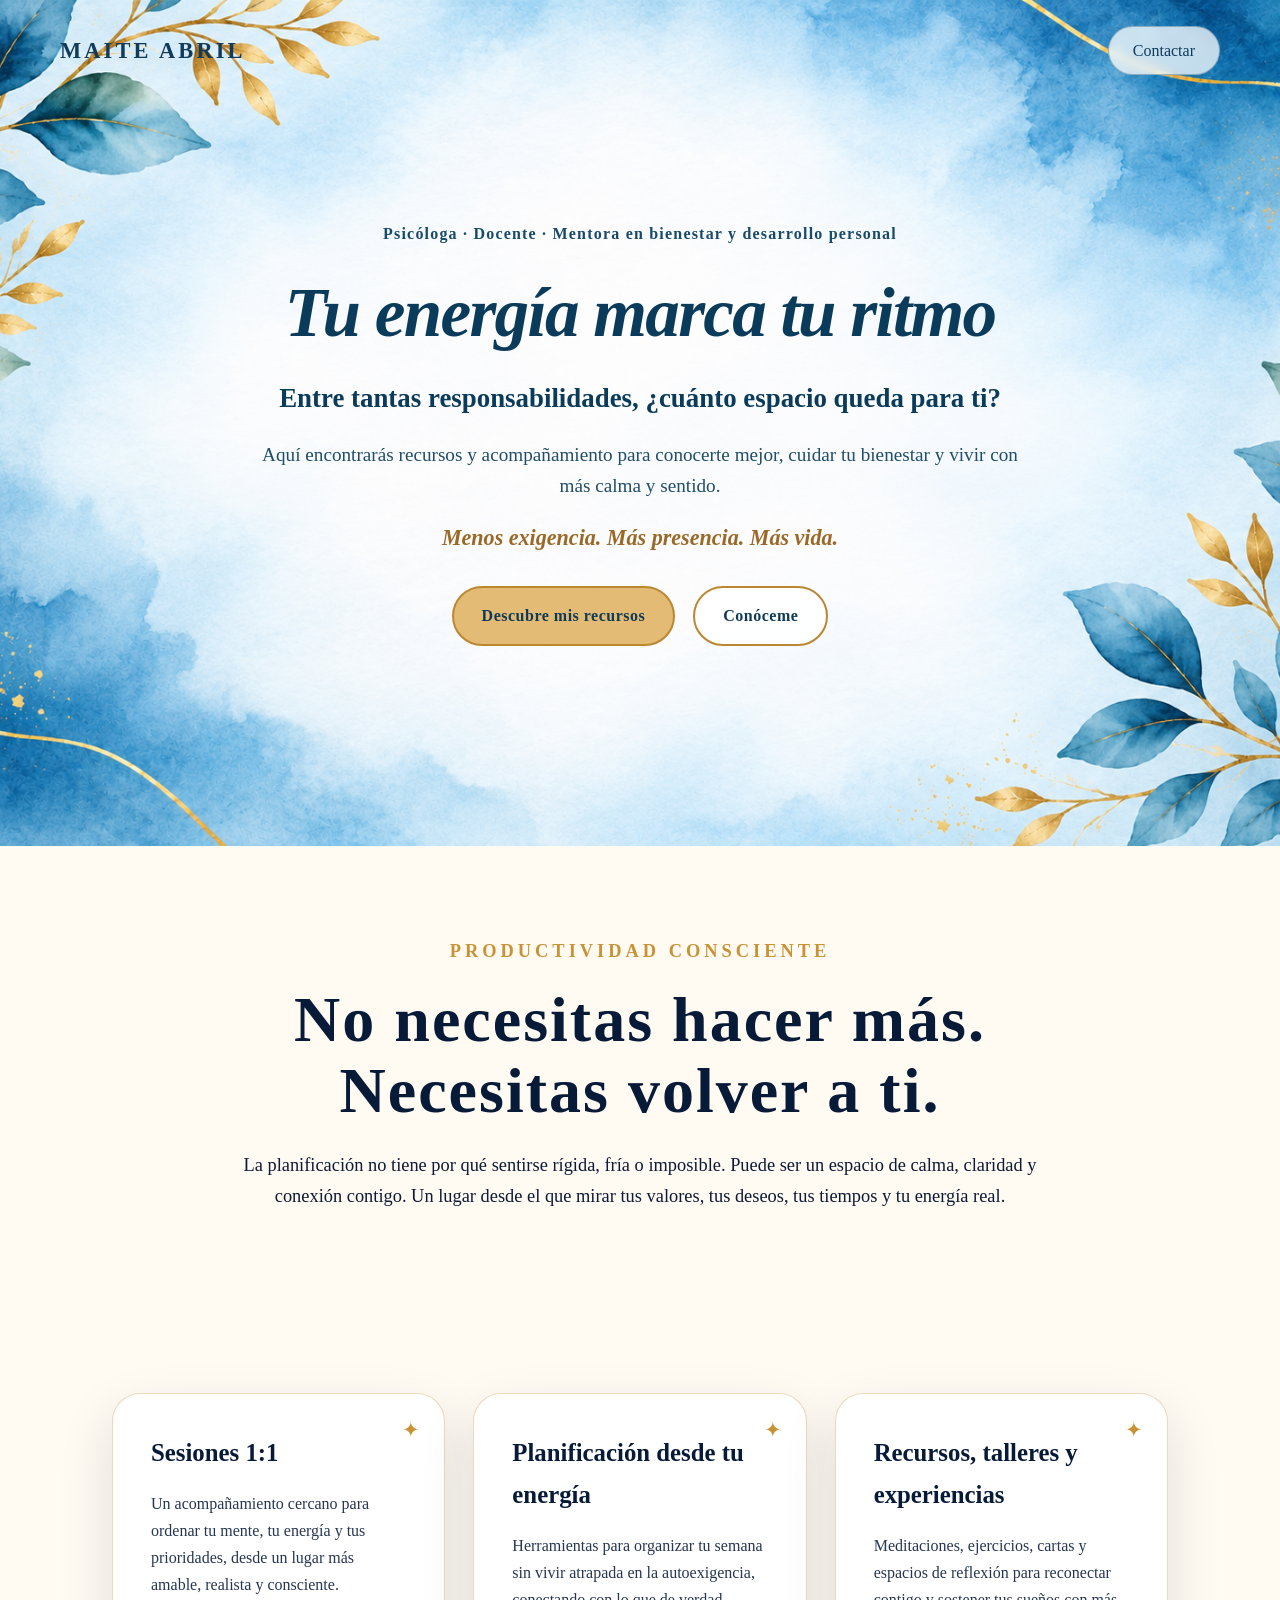
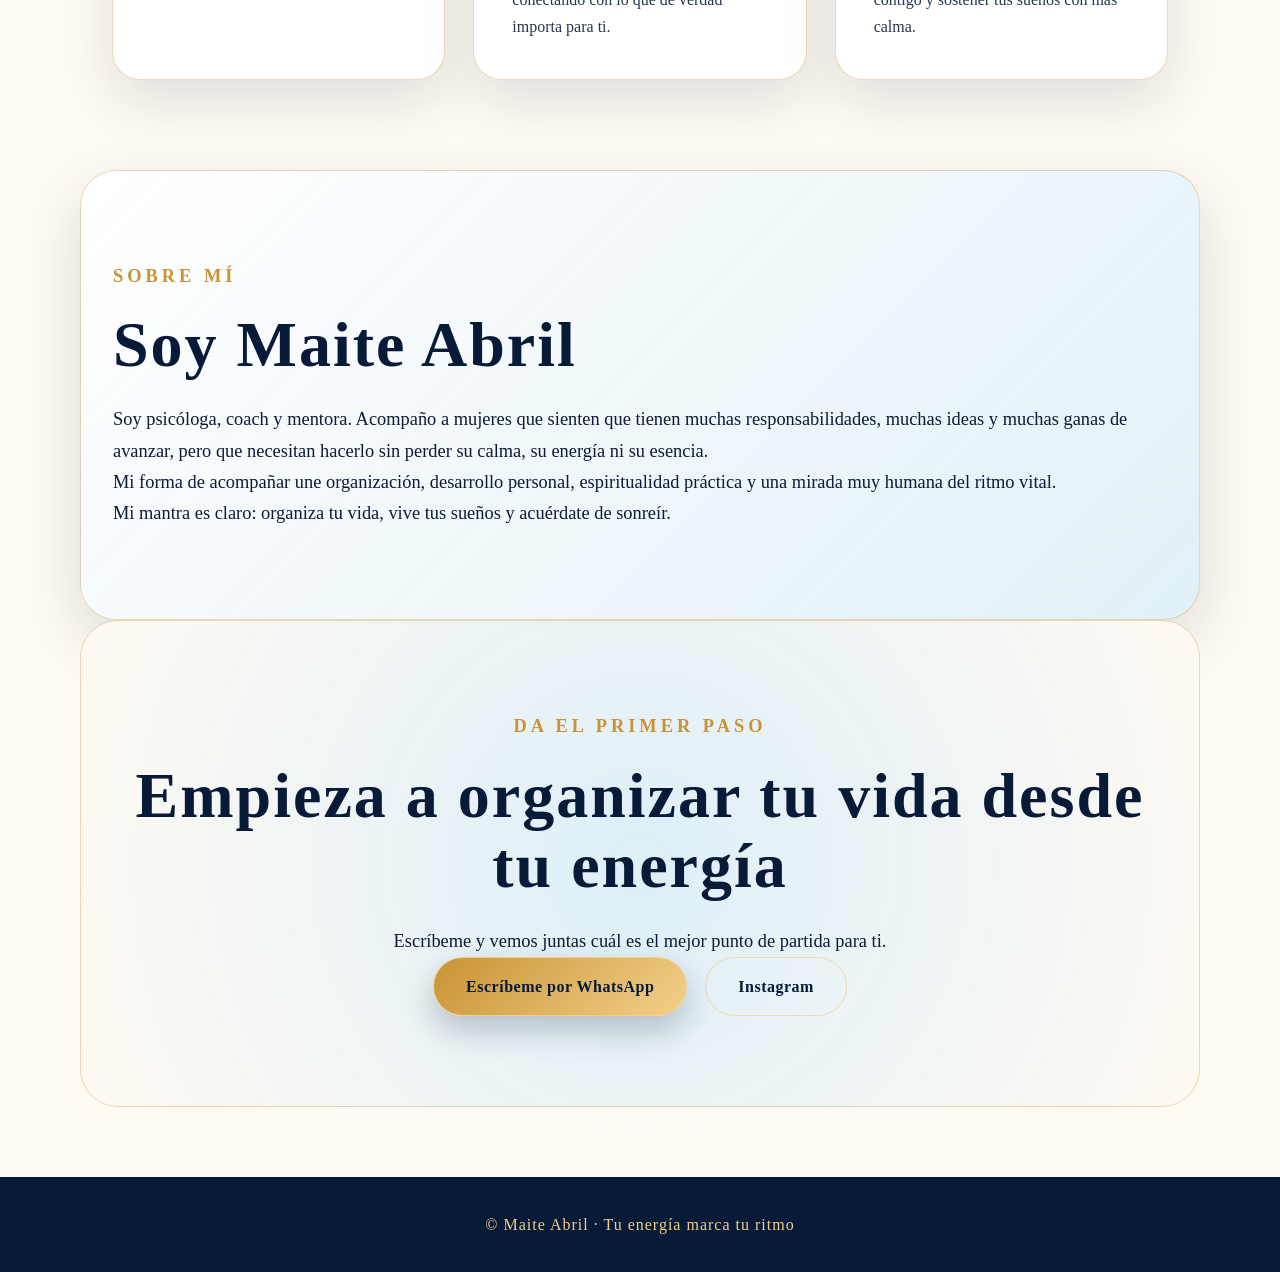
==== commit 92dd12f8: "Update index.html" ====
--- a/index.html
+++ b/index.html
@@ -17,7 +17,6 @@
     </nav>
 
     <section class="hero-content" aria-labelledby="titulo-portada">
-      <p class="hero-brand">MAITE ABRIL</p>
       <p class="eyebrow">Psicóloga · Docente · Mentora en bienestar y desarrollo personal</p>
       <h1 id="titulo-portada">Tu energía marca tu ritmo</h1>
       <p class="hero-question">Entre tantas responsabilidades, ¿cuánto espacio queda para ti?</p>
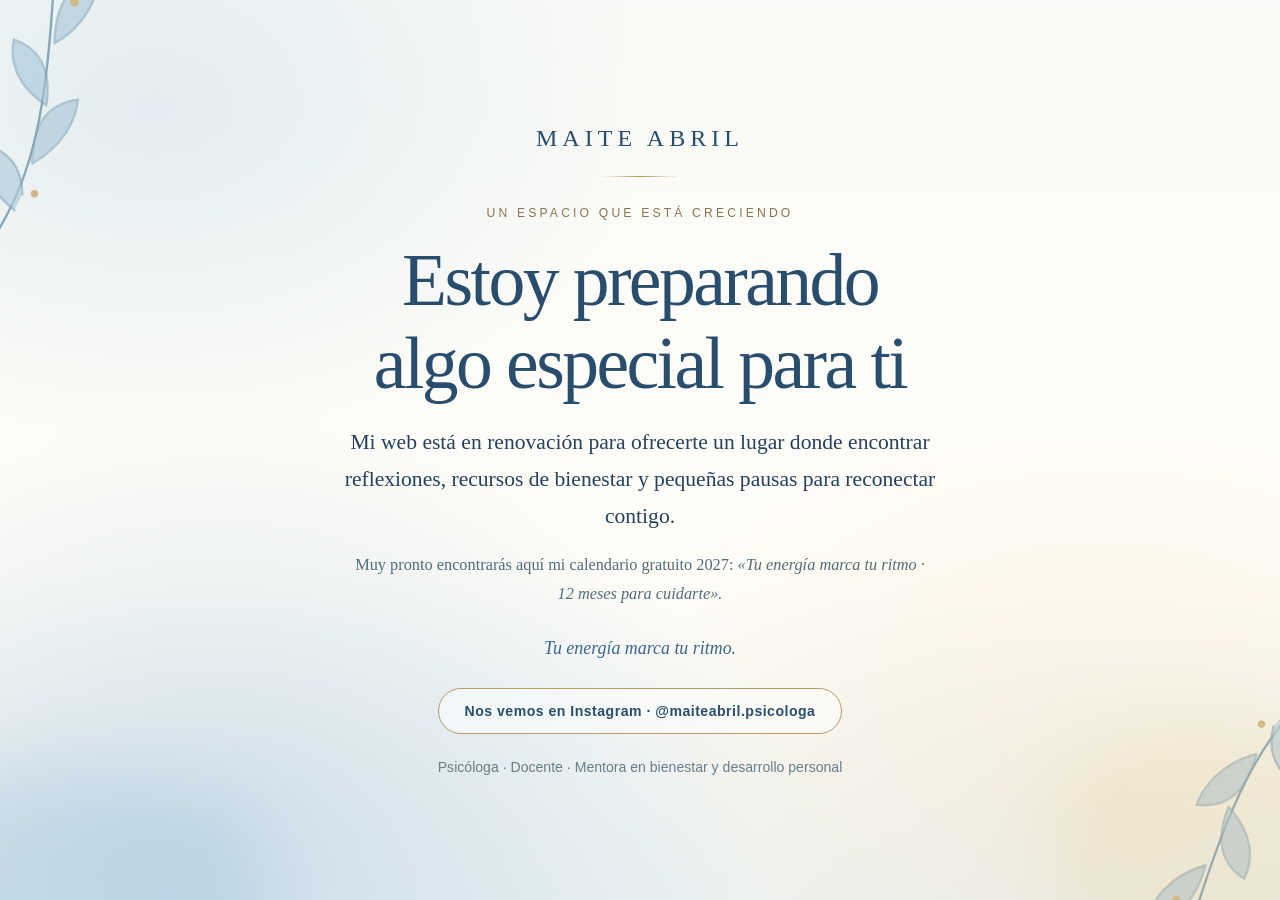
==== commit ae07711b: "Revise index.html for website renewal Updated the HTML structure and content for the website, includ" ====
--- a/index.html
+++ b/index.html
@@ -1,102 +1,56 @@
-<!DOCTYPE html>
+<!doctype html>
 <html lang="es">
 <head>
-  <meta charset="UTF-8" />
-  <meta name="viewport" content="width=device-width, initial-scale=1.0" />
-  <title>Maite Abril | Tu energía marca tu ritmo</title>
-  <meta name="description" content="Maite Abril, psicóloga, docente y mentora en bienestar y desarrollo personal. Recursos y acompañamiento para conocerte, cuidarte y vivir con más calma y sentido." />
-  <link rel="stylesheet" href="style.css" />
-  <!-- Solo los estilos de la nueva portada; no modifica el resto de la web -->
-  <link rel="stylesheet" href="portada.css" />
+  <meta charset="UTF-8">
+  <meta name="viewport" content="width=device-width, initial-scale=1">
+  <meta name="theme-color" content="#f7f8f5">
+  <meta name="description" content="La web de Maite Abril está en renovación. Muy pronto encontrarás recursos de bienestar y el calendario gratuito 2027.">
+  <title>Maite Abril · Web en renovación</title>
+  <style>
+    :root { --blue:#294d6c; --soft:#3a668f; --gold:#bd9251; --ink:#24425e; --cream:#fcfbf6; }
+    * { box-sizing:border-box; }
+    html,body { margin:0; min-height:100%; }
+    body { font-family:Georgia,'Times New Roman',serif; color:var(--ink); background:
+      radial-gradient(ellipse at 17% 92%,rgba(113,164,200,.28) 0,transparent 36%),
+      radial-gradient(ellipse at 86% 88%,rgba(242,209,155,.27) 0,transparent 33%),
+      radial-gradient(ellipse at 12% 12%,rgba(122,175,209,.18) 0,transparent 31%),
+      linear-gradient(180deg,#f9faf7 0%,#fffdf8 64%,#edf3f5 100%); }
+    .page { min-height:100vh; min-height:100dvh; overflow:hidden; position:relative; display:grid; place-items:center; padding:60px 20px; }
+    .page:before,.page:after {content:"";position:absolute;z-index:0;pointer-events:none;border-radius:50%;filter:blur(38px)}
+    .page:before {width:450px;height:300px;left:-180px;bottom:-170px;background:rgba(89,147,191,.16)}
+    .page:after {width:350px;height:280px;right:-120px;bottom:-100px;background:rgba(226,197,134,.18)}
+    .botanic {position:absolute;pointer-events:none;opacity:.72;width:250px;height:300px;z-index:0}
+    .left {top:-40px;left:-48px;transform:rotate(-12deg)}
+    .right {right:-45px;bottom:-45px;transform:rotate(182deg)}
+    .content {position:relative;z-index:1;text-align:center;max-width:760px;width:100%;padding:42px 18px}
+    .rule {width:76px;height:1px;margin:24px auto;background:linear-gradient(90deg,transparent,var(--gold),transparent)}
+    .signature {font-size:clamp(1.12rem,2.3vw,1.5rem);letter-spacing:.21em;text-transform:uppercase;color:var(--blue)}
+    .eyebrow {font-family:Arial,sans-serif;font-size:.76rem;letter-spacing:.26em;text-transform:uppercase;color:#8b754f;margin-top:29px}
+    h1 {font-weight:normal;line-height:1.12;font-size:clamp(2.45rem,6vw,4.6rem);letter-spacing:-.035em;margin:19px 0 20px;color:var(--blue)}
+    .lead {font-size:clamp(1.12rem,2.7vw,1.35rem);line-height:1.7;max-width:630px;margin:0 auto 17px}
+    .sub {font-size:1.02rem;line-height:1.75;max-width:570px;margin:0 auto;color:#526d7a}
+    .tag {font-size:1.12rem;font-style:italic;color:var(--soft);margin:29px 0}
+    a.cta {display:inline-block;border:1px solid #b89b65;background:rgba(255,255,255,.53);color:var(--blue);border-radius:999px;text-decoration:none;font-family:Arial,sans-serif;font-size:.88rem;font-weight:600;letter-spacing:.035em;padding:14px 26px;transition:background .15s ease,transform .15s ease}
+    a.cta:hover,a.cta:focus-visible {background:#fff;transform:translateY(-2px);outline-color:var(--soft)}
+    .footer {font-family:Arial,sans-serif;margin:25px 0 0;font-size:.88rem;color:#6b7e88}
+    @media(max-width:600px) {.page{padding:60px 16px}.content{padding:18px 4px}.botanic{width:150px;height:200px;opacity:.46}.lead{font-size:1.07rem}.signature{letter-spacing:.17em}h1{margin:18px 0}}
+  </style>
 </head>
 <body>
-  <header class="hero">
-    <nav class="nav" aria-label="Navegación principal">
-      <div class="logo">Maite Abril</div>
-      <a href="#contacto" class="nav-link">Contactar</a>
-    </nav>
-
-    <section class="hero-content" aria-labelledby="titulo-portada">
-      <p class="eyebrow">Psicóloga · Docente · Mentora en bienestar y desarrollo personal</p>
-      <h1 id="titulo-portada">Tu energía marca tu ritmo</h1>
-      <p class="hero-question">Entre tantas responsabilidades, ¿cuánto espacio queda para ti?</p>
-      <p class="hero-text">Aquí encontrarás recursos y acompañamiento para conocerte mejor, cuidar tu bienestar y vivir con más calma y sentido.</p>
-      <p class="hero-subtext">Menos exigencia. Más presencia. Más vida.</p>
-      <div class="hero-buttons">
-        <a href="#recursos" class="btn primary">Descubre mis recursos</a>
-        <a href="#sobre-mi" class="btn secondary">Conóceme</a>
-      </div>
-    </section>
-  </header>
-
-  <!-- Se conserva el contenido existente debajo de la portada. Lo revisaremos después. -->
-  <main>
-    <section class="section intro">
-      <p class="small-title">Productividad consciente</p>
-      <h2>No necesitas hacer más. Necesitas volver a ti.</h2>
-      <p>
-        La planificación no tiene por qué sentirse rígida, fría o imposible.
-        Puede ser un espacio de calma, claridad y conexión contigo. Un lugar desde el que
-        mirar tus valores, tus deseos, tus tiempos y tu energía real.
-      </p>
-    </section>
-
-    <section class="section cards" id="servicios">
-      <div class="card">
-        <h3>Sesiones 1:1</h3>
-        <p>
-          Un acompañamiento cercano para ordenar tu mente, tu energía y tus prioridades,
-          desde un lugar más amable, realista y consciente.
-        </p>
-      </div>
-      <div class="card">
-        <h3>Planificación desde tu energía</h3>
-        <p>
-          Herramientas para organizar tu semana sin vivir atrapada en la autoexigencia,
-          conectando con lo que de verdad importa para ti.
-        </p>
-      </div>
-      <div class="card" id="recursos">
-        <h3>Recursos, talleres y experiencias</h3>
-        <p>
-          Meditaciones, ejercicios, cartas y espacios de reflexión para reconectar contigo
-          y sostener tus sueños con más calma.
-        </p>
-      </div>
-    </section>
-
-    <section class="section about" id="sobre-mi">
-      <div>
-        <p class="small-title">Sobre mí</p>
-        <h2>Soy Maite Abril</h2>
-        <p>
-          Soy psicóloga, coach y mentora. Acompaño a mujeres que sienten que tienen muchas
-          responsabilidades, muchas ideas y muchas ganas de avanzar, pero que necesitan hacerlo
-          sin perder su calma, su energía ni su esencia.
-        </p>
-        <p>
-          Mi forma de acompañar une organización, desarrollo personal, espiritualidad práctica
-          y una mirada muy humana del ritmo vital.
-        </p>
-        <p>
-          Mi mantra es claro: organiza tu vida, vive tus sueños y acuérdate de sonreír.
-        </p>
-      </div>
-    </section>
-
-    <section class="section final-cta" id="contacto">
-      <p class="small-title">Da el primer paso</p>
-      <h2>Empieza a organizar tu vida desde tu energía</h2>
-      <p>Escríbeme y vemos juntas cuál es el mejor punto de partida para ti.</p>
-      <div class="hero-buttons">
-        <a href="https://wa.me/34690182977" class="btn primary">Escríbeme por WhatsApp</a>
-        <a href="https://www.instagram.com/maiteabril.psicologa" class="btn secondary">Instagram</a>
-      </div>
+  <main class="page">
+    <svg class="botanic left" viewBox="0 0 250 300" aria-hidden="true"><g fill="none" stroke="#638da7" stroke-width="2.4" stroke-linecap="round"><path d="M6 268 C70 210 96 140 131 13"/><path d="M43 235 C22 209 16 183 23 163 C51 174 59 196 54 221" fill="#9dbed0" opacity=".68"/><path d="M70 193 C105 182 122 159 128 140 C97 138 79 154 70 193" fill="#8fb5ce" opacity=".60"/><path d="M96 139 C71 114 69 88 78 68 C100 81 109 104 96 139" fill="#8fb5ce" opacity=".62"/><path d="M117 80 C152 69 170 42 173 24 C143 26 126 42 117 80" fill="#91b5ca" opacity=".62"/></g><g fill="#c9a35d"><circle cx="145" cy="44" r="4.3"/><circle cx="155" cy="31" r="3.5"/><circle cx="139" cy="28" r="3.4"/><circle cx="66" cy="223" r="3.7"/></g></svg>
+    <svg class="botanic right" viewBox="0 0 250 300" aria-hidden="true"><g fill="none" stroke="#638da7" stroke-width="2.4" stroke-linecap="round"><path d="M6 268 C70 210 96 140 131 13"/><path d="M43 235 C22 209 16 183 23 163 C51 174 59 196 54 221" fill="#9dbed0" opacity=".68"/><path d="M70 193 C105 182 122 159 128 140 C97 138 79 154 70 193" fill="#8fb5ce" opacity=".60"/><path d="M96 139 C71 114 69 88 78 68 C100 81 109 104 96 139" fill="#8fb5ce" opacity=".62"/><path d="M117 80 C152 69 170 42 173 24 C143 26 126 42 117 80" fill="#91b5ca" opacity=".62"/></g><g fill="#c9a35d"><circle cx="145" cy="44" r="4.3"/><circle cx="155" cy="31" r="3.5"/><circle cx="139" cy="28" r="3.4"/><circle cx="66" cy="223" r="3.7"/></g></svg>
+    <section class="content" aria-label="Web en renovación">
+      <div class="signature">Maite Abril</div>
+      <div class="rule"></div>
+      <p class="eyebrow">Un espacio que está creciendo</p>
+      <h1>Estoy preparando<br>algo especial para ti</h1>
+      <p class="lead">Mi web está en renovación para ofrecerte un lugar donde encontrar reflexiones, recursos de bienestar y pequeñas pausas para reconectar contigo.</p>
+      <p class="sub">Muy pronto encontrarás aquí mi calendario gratuito 2027: <em>«Tu energía marca tu ritmo · 12 meses para cuidarte».</em></p>
+      <p class="tag">Tu energía marca tu ritmo.</p>
+      <a class="cta" href="https://www.instagram.com/maiteabril.psicologa/" target="_blank" rel="noopener noreferrer">Nos vemos en Instagram · @maiteabril.psicologa</a>
+      <p class="footer">Psicóloga · Docente · Mentora en bienestar y desarrollo personal</p>
     </section>
   </main>
-
-  <footer>
-    <p>© Maite Abril · Tu energía marca tu ritmo</p>
-  </footer>
 </body>
 </html>
